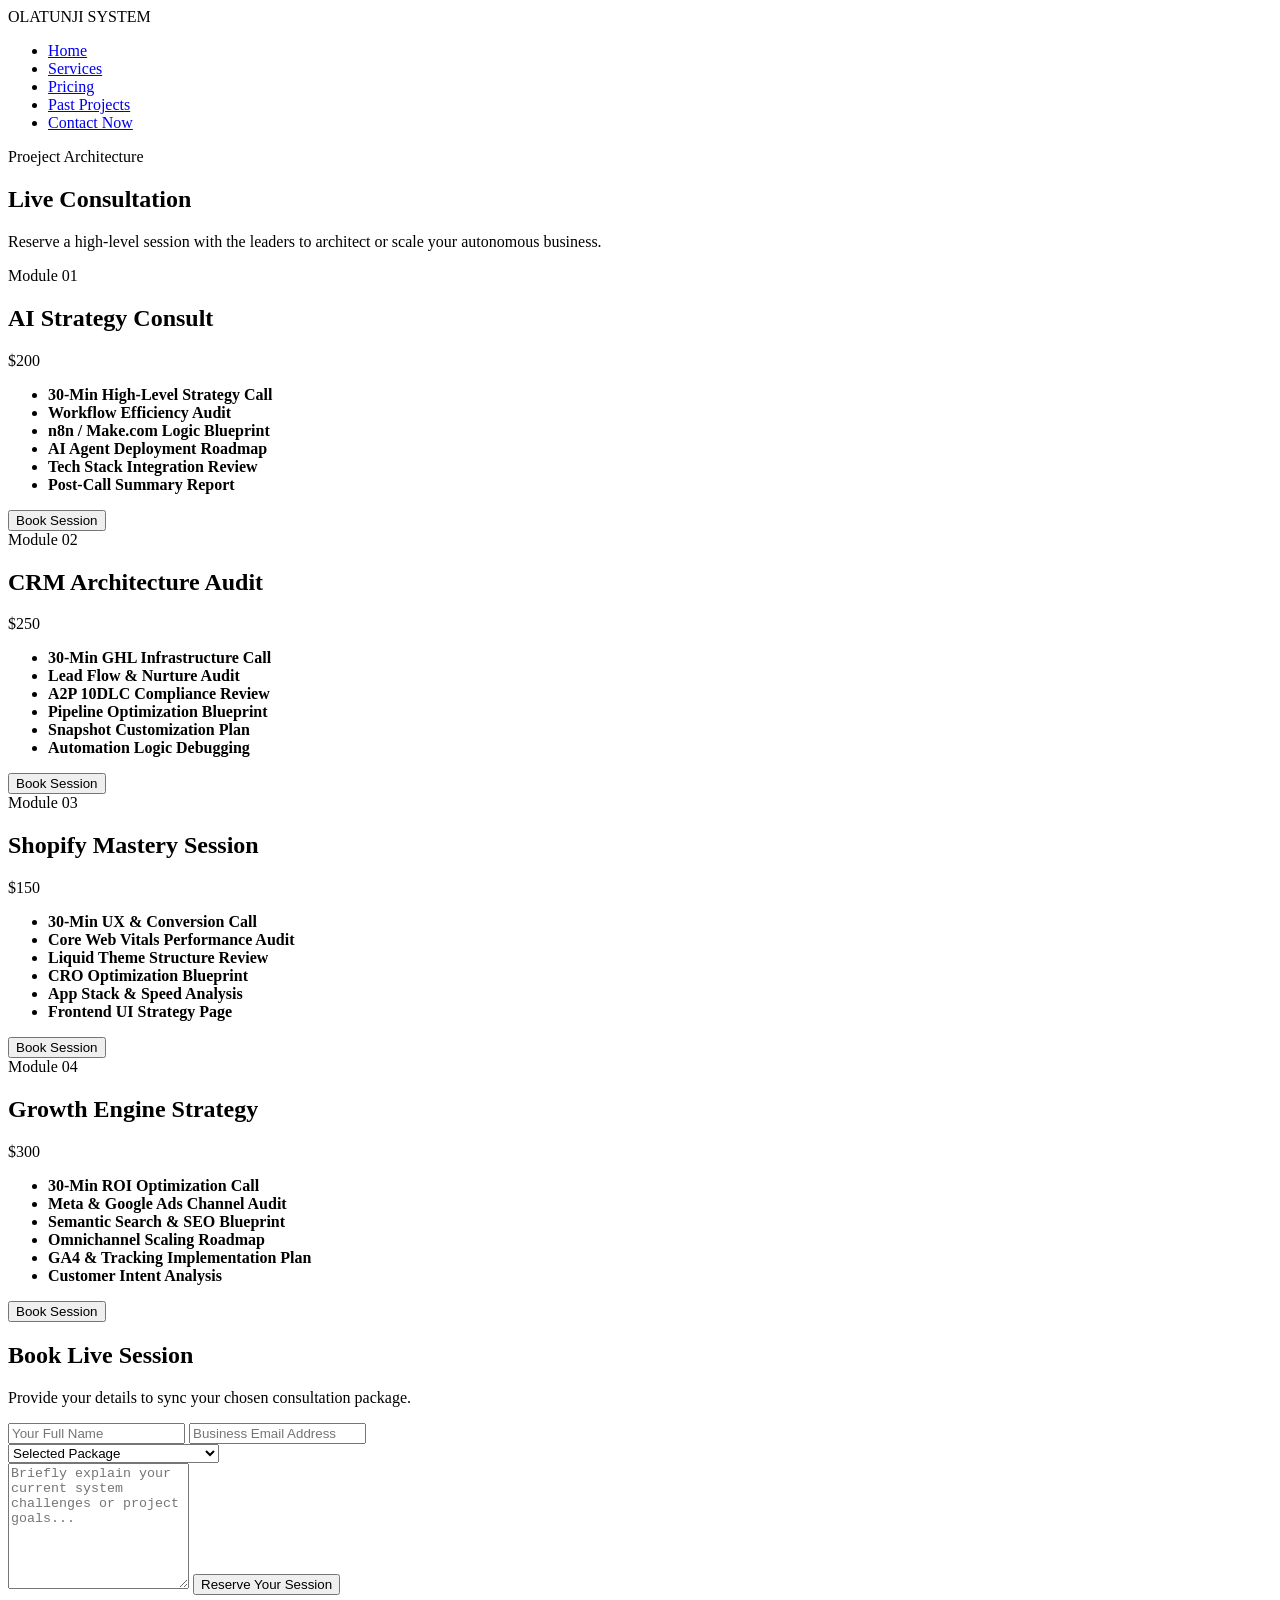
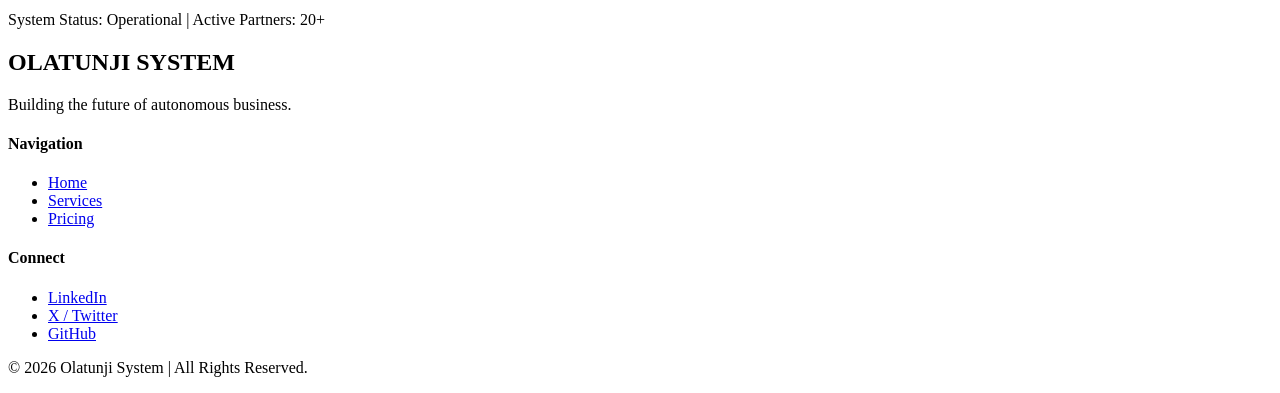
==== pricing/index.html @ af9519fb "Add pricing page with consultation details" ====
<!DOCTYPE html>
<html lang="en">
<head>
    <meta charset="UTF-8">
    <meta name="viewport" content="width=device-width, initial-scale=1.0">
    <title>Consultation | Olatunji System Solutions</title>
    <link href="https://fonts.googleapis.com/css2?family=Inter:wght@300;400;700;900&family=Orbitron:wght@700&display=swap" rel="stylesheet">
    <link rel="stylesheet" href="style.css"> 
    <link rel="stylesheet" href="pricing.css">
</head>
<body class="dark-theme">
    <div class="bg-glow glow-1"></div>
    <div class="bg-glow glow-2"></div>

    <header>
        <nav class="glass-nav">
            <div class="logo">OLATUNJI <span>SYSTEM</span></div>
            <ul class="nav-links">
                <li><a href="index.html">Home</a></li>
                <li><a href="services.html">Services</a></li>
                <li><a href="pricing.html" class="active">Pricing</a></li>
                <li><a href="projects.html">Past Projects</a></li>
                <li><a href="contact.html" class="btn-blue">Contact Now</a></li>
            </ul>
        </nav>
    </header>

    <section class="pricing-hero">
        <div class="container">
            <span class="hero-tag fade-in">Proeject Architecture</span>
            <h1 class="reveal-text">Live <span>Consultation</span></h1>
            <p class="fade-in-delayed">Reserve a high-level session with the leaders to architect or scale your autonomous business.</p>
        </div>
    </section>

    <section class="pricing-grid-section">
        <div class="container">
            <div class="pricing-layout">
                
                <div class="pricing-card reveal-on-scroll">
                    <div class="card-inner-padding">
                        <span class="tier-tag">Module 01</span>
                        <h2>AI Strategy <span>Consult</span></h2>
                        <div class="price-box">
                            <span class="currency">$</span><span class="amount">200</span>
                        </div>
                        <ul class="feature-list">
                            <li><b>30-Min High-Level Strategy Call</b></li>
                            <li><b>Workflow Efficiency Audit</b></li>
                            <li><b>n8n / Make.com Logic Blueprint</b></li>
                            <li><b>AI Agent Deployment Roadmap</b></li>
                            <li><b>Tech Stack Integration Review</b></li>
                            <li><b>Post-Call Summary Report</b></li>
                        </ul>
                        <button class="select-plan btn-primary-3d" data-package="AI Strategy Consult - $200">Book Session</button>
                    </div>
                </div>

                <div class="pricing-card reveal-on-scroll">
                    <div class="card-inner-padding">
                        <span class="tier-tag">Module 02</span>
                        <h2>CRM Architecture <span>Audit</span></h2>
                        <div class="price-box">
                            <span class="currency">$</span><span class="amount">250</span>
                        </div>
                        <ul class="feature-list">
                            <li><b>30-Min GHL Infrastructure Call</b></li>
                            <li><b>Lead Flow & Nurture Audit</b></li>
                            <li><b>A2P 10DLC Compliance Review</b></li>
                            <li><b>Pipeline Optimization Blueprint</b></li>
                            <li><b>Snapshot Customization Plan</b></li>
                            <li><b>Automation Logic Debugging</b></li>
                        </ul>
                        <button class="select-plan btn-primary-3d" data-package="CRM Architecture Audit - $250">Book Session</button>
                    </div>
                </div>

                <div class="pricing-card reveal-on-scroll">
                    <div class="card-inner-padding">
                        <span class="tier-tag">Module 03</span>
                        <h2>Shopify Mastery <span>Session</span></h2>
                        <div class="price-box">
                            <span class="currency">$</span><span class="amount">150</span>
                        </div>
                        <ul class="feature-list">
                            <li><b>30-Min UX & Conversion Call</b></li>
                            <li><b>Core Web Vitals Performance Audit</b></li>
                            <li><b>Liquid Theme Structure Review</b></li>
                            <li><b>CRO Optimization Blueprint</b></li>
                            <li><b>App Stack & Speed Analysis</b></li>
                            <li><b>Frontend UI Strategy Page</b></li>
                        </ul>
                        <button class="select-plan btn-primary-3d" data-package="Shopify Mastery Session - $150">Book Session</button>
                    </div>
                </div>

                <div class="pricing-card reveal-on-scroll">
                    <div class="card-inner-padding">
                        <span class="tier-tag">Module 04</span>
                        <h2>Growth Engine <span>Strategy</span></h2>
                        <div class="price-box">
                            <span class="currency">$</span><span class="amount">300</span>
                        </div>
                        <ul class="feature-list">
                            <li><b>30-Min ROI Optimization Call</b></li>
                            <li><b>Meta & Google Ads Channel Audit</b></li>
                            <li><b>Semantic Search & SEO Blueprint</b></li>
                            <li><b>Omnichannel Scaling Roadmap</b></li>
                            <li><b>GA4 & Tracking Implementation Plan</b></li>
                            <li><b>Customer Intent Analysis</b></li>
                        </ul>
                        <button class="select-plan btn-primary-3d" data-package="Growth Engine Strategy - $300">Book Session</button>
                    </div>
                </div>

            </div>
        </div>
    </section>

    <section id="contact-anchor" class="enrollment-section">
        <div class="container">
            <div class="form-card reveal-on-scroll">
                <div class="form-header">
                    <h2>Book <span>Live Session</span></h2>
                    <p>Provide your details to sync your chosen consultation package.</p>
                </div>
                    <form action="https://formspree.io/f/xwvrvwrw" method="POST" id="consult-form">
                    <div class="form-row">
                        <input type="text" name="full-name" placeholder="Your Full Name" required>
                        <input type="email" name="email" placeholder="Business Email Address" required>
                    </div>
                    <div class="form-group">
                        <select id="package-selector" name="package" required>
                            <option value="" disabled selected>Selected Package</option>
                            <option value="AI Strategy Consult - $200">AI Strategy Consult - $200</option>
                            <option value="CRM Architecture Audit - $250">CRM Architecture Audit - $250</option>
                            <option value="Shopify Mastery Session - $150">Shopify Mastery Session - $150</option>
                            <option value="Growth Engine Strategy - $300">Growth Engine Strategy - $300</option>
                        </select>
                    </div>
                    <textarea name="challenges" placeholder="Briefly explain your current system challenges or project goals..." rows="8"></textarea>
    
                    <button type="submit" class="btn-primary-3d" id="submit-btn">Reserve Your Session</button>
                 </form>
            </div>
        </div>
    </section>

   <div class="system-status-bar">
    <div class="status-dot"></div>
    <p>System Status: <span class="status-text">Operational</span> | Active Partners: <span class="partner-count">20+</span></p>
   </div>

  <footer>
    <div class="footer-content">
        <div class="footer-logo">
            <h2>OLATUNJI <span>SYSTEM</span></h2>
            <p>Building the future of autonomous business.</p>
        </div>
        <div class="footer-links">
            <h4>Navigation</h4>
            <ul>
                <li><a href="index.html">Home</a></li>
                <li><a href="services.html">Services</a></li>
                <li><a href="pricing.html">Pricing</a></li>
            </ul>
        </div>
        <div class="footer-links">
            <h4>Connect</h4>
            <ul>
                <li><a href="#">LinkedIn</a></li>
                <li><a href="https://x.com/BuiltByOlatunji">X / Twitter</a></li>
                <li><a href="https://github.com/Oluwaseun-dot">GitHub</a></li>
            </ul>
        </div>
    </div>
    <div class="footer-bottom">
        <p>&copy; 2026 Olatunji System | All Rights Reserved.</p>
    </div>
  </footer>

    <script src="pricing.js"></script>
</body>
</html>
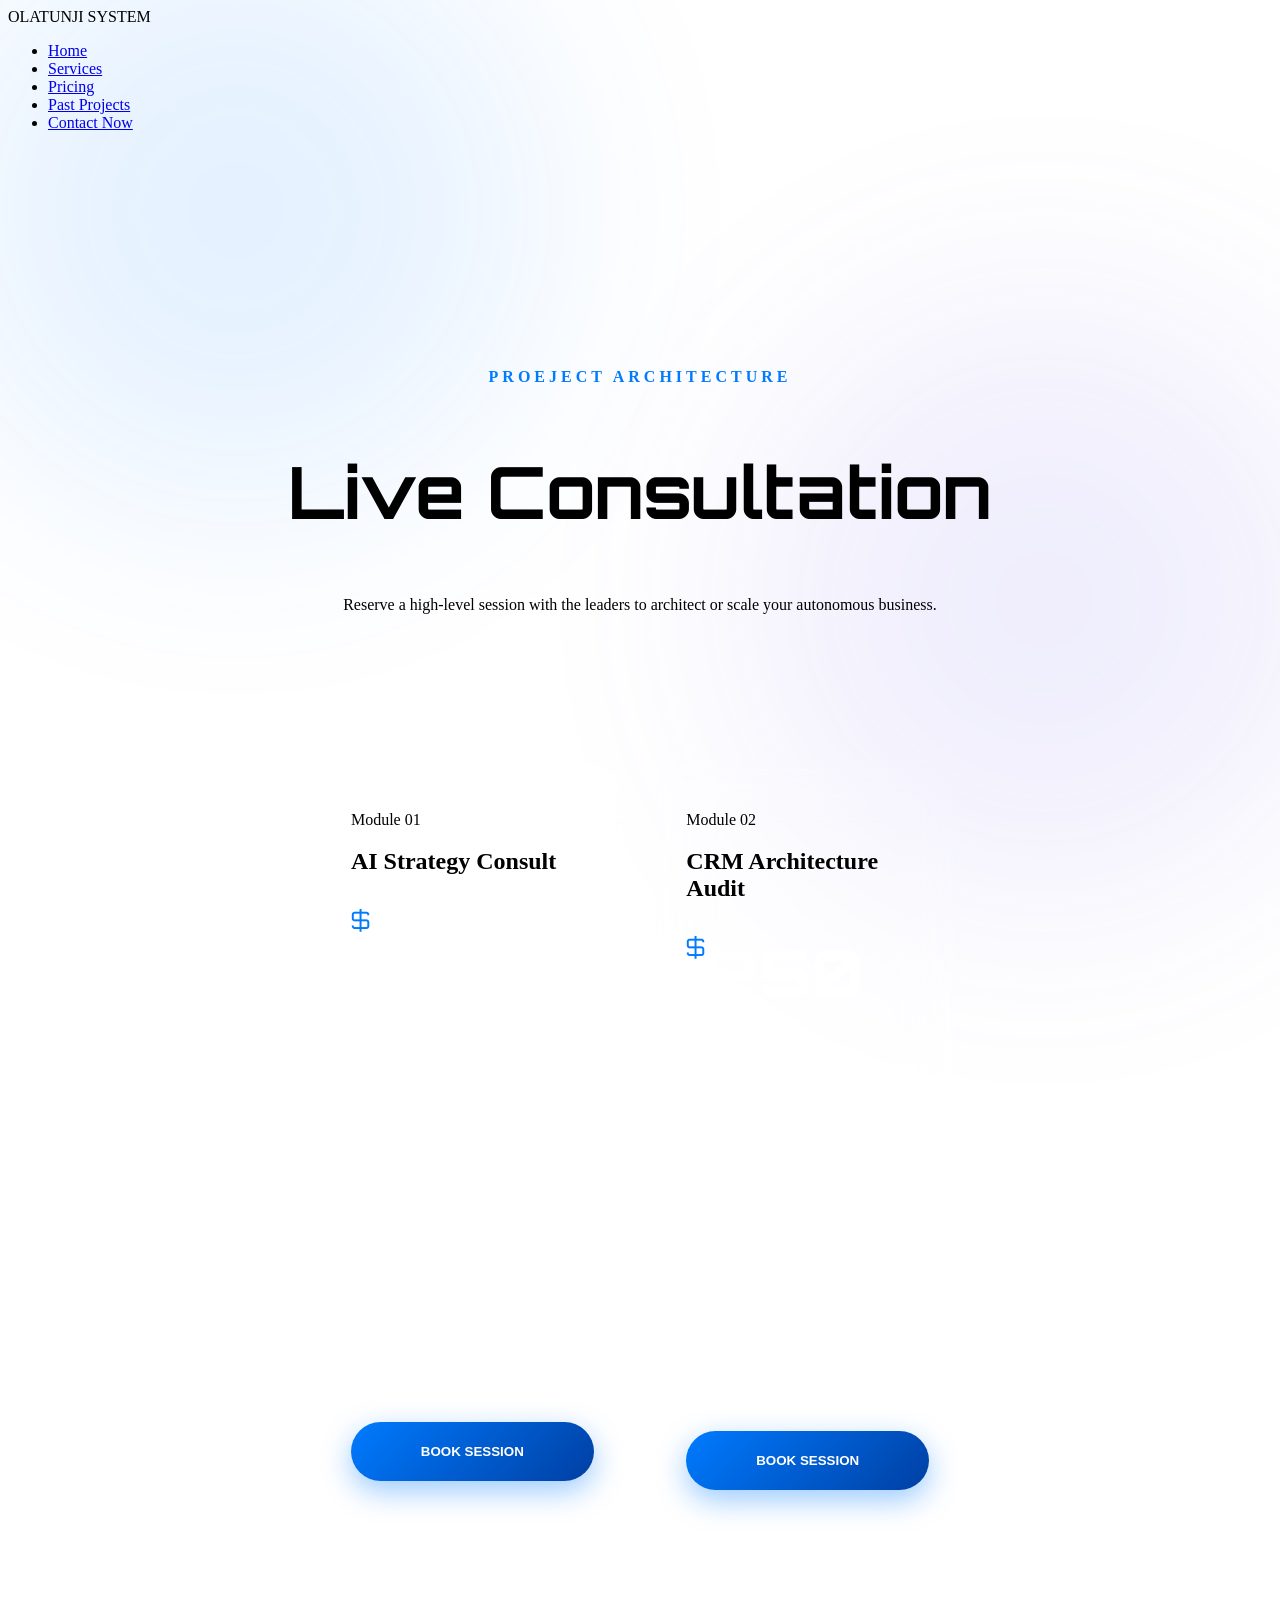
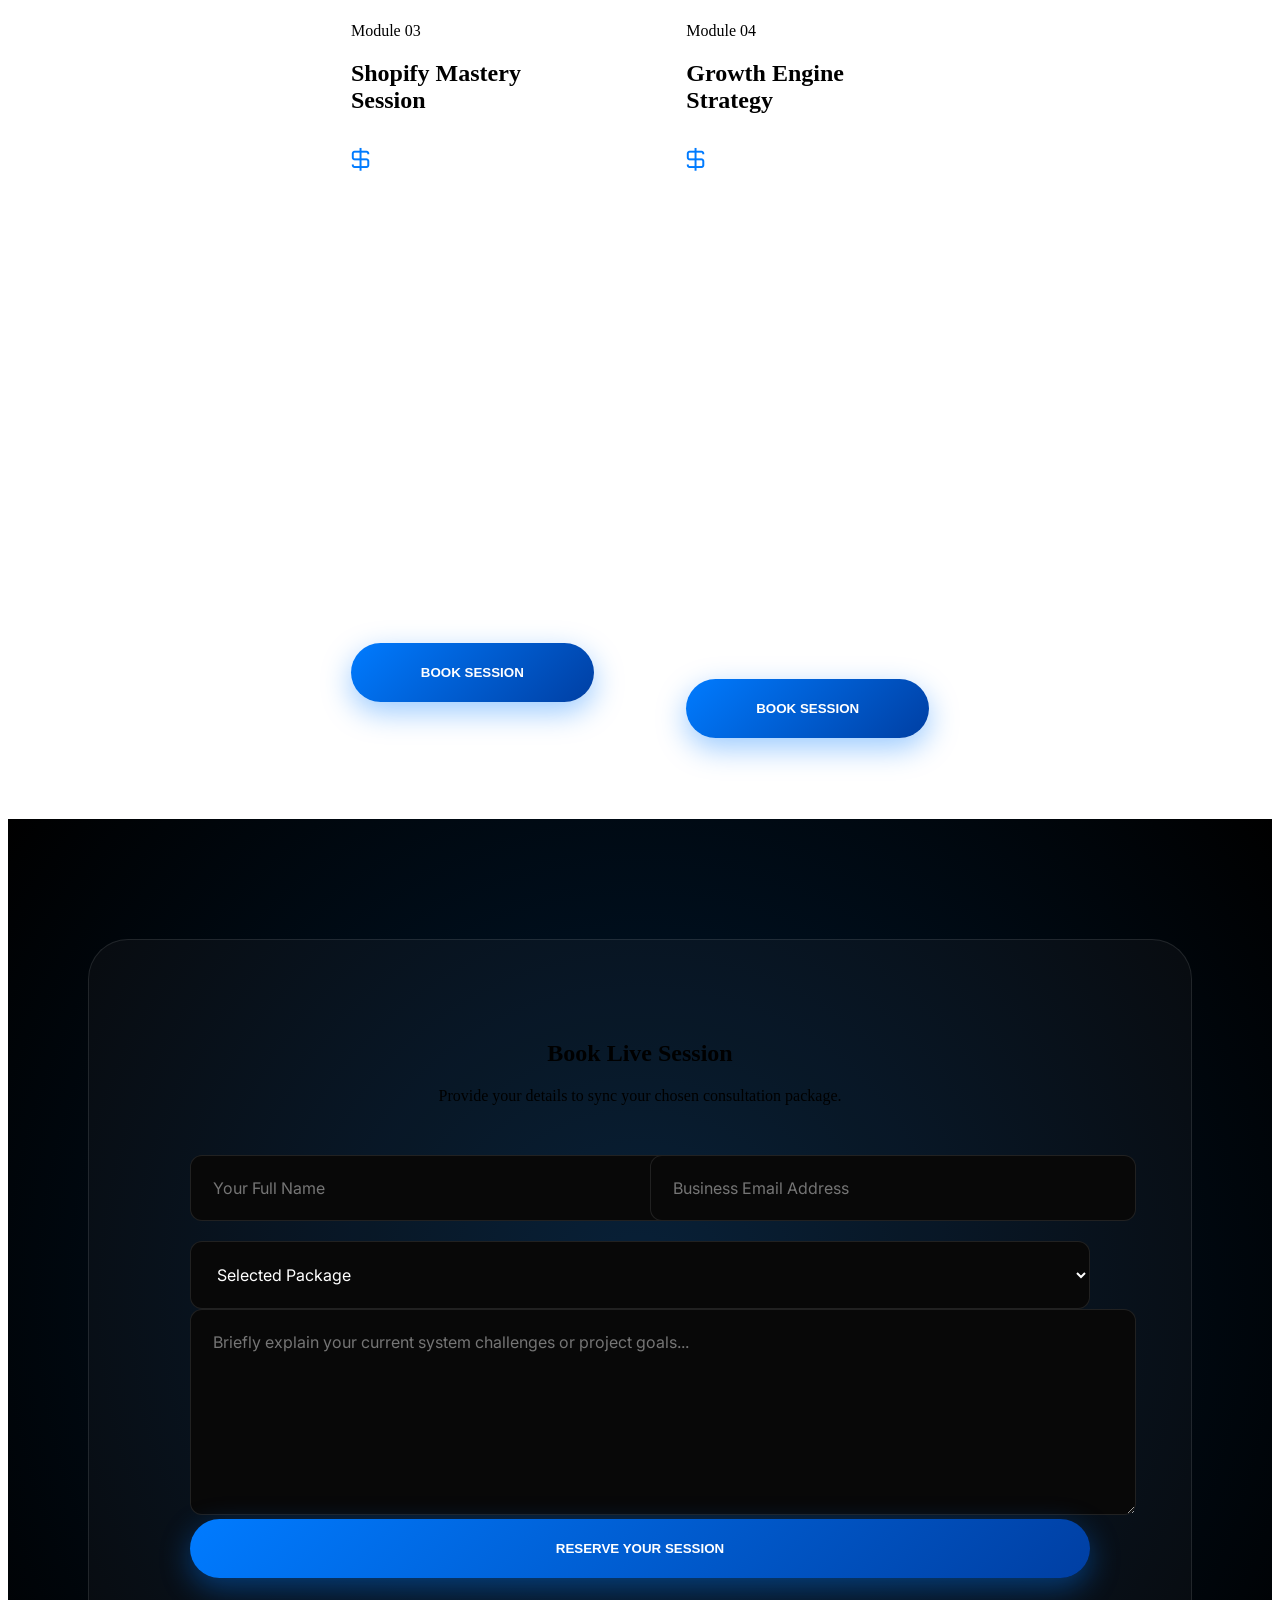
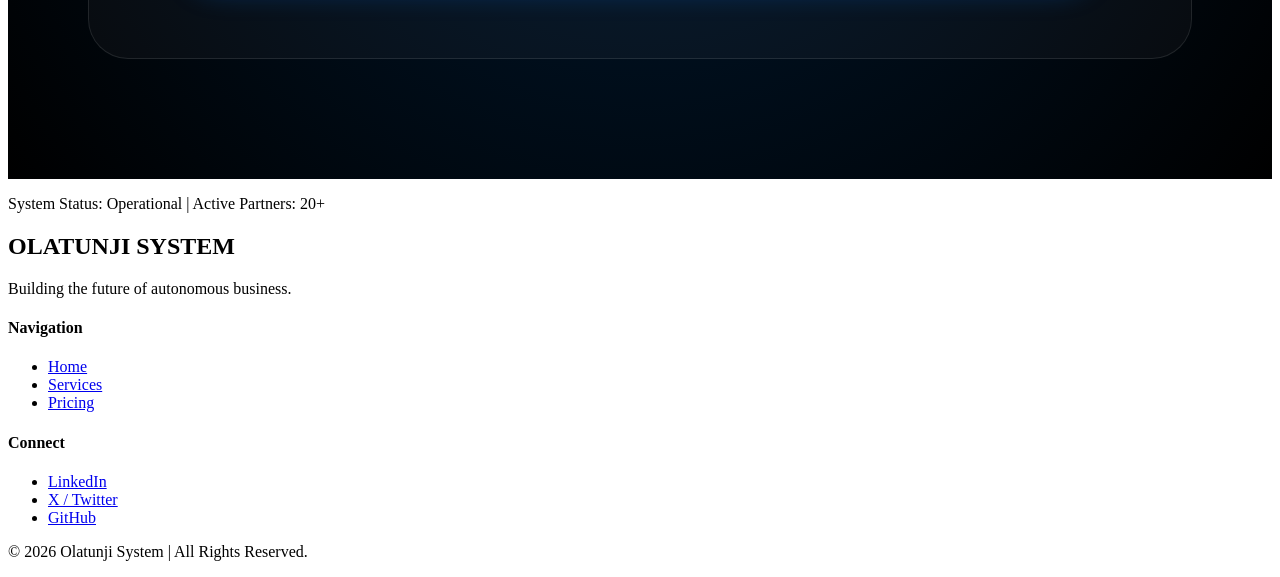
==== commit 5926e06b: "Update stylesheet and script links to absolute paths" ====
--- a/pricing/index.html
+++ b/pricing/index.html
@@ -6,7 +6,7 @@
     <title>Consultation | Olatunji System Solutions</title>
     <link href="https://fonts.googleapis.com/css2?family=Inter:wght@300;400;700;900&family=Orbitron:wght@700&display=swap" rel="stylesheet">
     <link rel="stylesheet" href="style.css"> 
-    <link rel="stylesheet" href="pricing.css">
+    <link rel="stylesheet" href="/pricing.css">
 </head>
 <body class="dark-theme">
     <div class="bg-glow glow-1"></div>
@@ -179,6 +179,6 @@
     </div>
   </footer>
 
-    <script src="pricing.js"></script>
+    <script src="/pricing.js"></script>
 </body>
 </html>
--- a/pricing.css
+++ b/pricing.css
@@ -0,0 +1,124 @@
+:root { --blue: #007BFF; --glass: rgba(255, 255, 255, 0.03); }
+
+/* 3D Visual Effects */
+.bg-glow { position: fixed; width: 600px; height: 600px; border-radius: 50%; filter: blur(120px); z-index: -1; opacity: 0.1; }
+.glow-1 { top: -10%; left: -5%; background: var(--blue); }
+.glow-2 { bottom: 0; right: -5%; background: #6c5ce7; }
+
+/* Isolated Hero Style */
+.pricing-hero { padding: 220px 0 100px; text-align: center; }
+.hero-tag { color: var(--blue); text-transform: uppercase; letter-spacing: 4px; font-weight: 700; display: block; margin-bottom: 20px; }
+.pricing-hero h1 { font-family: 'Orbitron'; font-size: 4.5rem; }
+
+/* Apple-Style Cardbox */
+.pricing-layout { display: grid; grid-template-columns: repeat(2, 1fr); gap: 40px; margin-bottom: 120px; }
+
+.pricing-card {
+    background: var(--glass);
+    border: 1px solid rgba(255,255,255,0.08);
+    border-radius: 40px;
+    backdrop-filter: blur(25px);
+    transition: all 0.6s cubic-bezier(0.16, 1, 0.3, 1);
+}
+
+.pricing-card:hover { transform: translateY(-10px) scale(1.02); border-color: var(--blue); }
+
+.card-inner-padding { padding: 60px 8%; }
+
+.price-box { margin: 30px 0; font-family: 'Orbitron'; }
+.currency { font-size: 1.5rem; color: var(--blue); vertical-align: top; }
+.amount { font-size: 4rem; font-weight: 900; color: #fff; }
+
+.feature-list { list-style: none; margin-bottom: 40px; }
+.feature-list li { padding: 15px 0; border-bottom: 1px solid rgba(255,255,255,0.05); color: #ccc; }
+.feature-list b { color: #fff; }
+
+/* Enrollment Form Section */
+.enrollment-section { padding: 120px 0; background: radial-gradient(circle at center, #001a33 0%, #000 100%); }
+.form-card { background: var(--glass); padding: 80px 8%; border-radius: 40px; max-width: 900px; margin: 0 auto; border: 1px solid rgba(255,255,255,0.1); }
+.form-header { text-align: center; margin-bottom: 50px; }
+
+.form-row { display: grid; grid-template-columns: 1fr 1fr; gap: 20px; margin-bottom: 20px; }
+input, select, textarea {
+    width: 100%; background: #080808; border: 1px solid rgba(255,255,255,0.1); 
+    padding: 22px; border-radius: 12px; color: #fff; font-family: 'Inter'; font-size: 1rem;
+}
+
+/* 3D Call To Action */
+.btn-primary-3d {
+    width: 100%; background: linear-gradient(135deg, var(--blue), #003fa3);
+    color: #fff; padding: 22px; border-radius: 50px; border: none; font-weight: 900; 
+    text-transform: uppercase; cursor: pointer; transition: 0.4s;
+    box-shadow: 0 10px 30px rgba(0, 123, 255, 0.4);
+}
+.btn-primary-3d:hover { box-shadow: 0 15px 40px rgba(0, 123, 255, 0.6); transform: scale(1.02); }
+
+/* Animation Classes */
+.reveal-on-scroll { opacity: 0; transform: translateY(40px); }
+.reveal-on-scroll.active { opacity: 1; transform: translateY(0); transition: 0.8s ease-out; }
+
+@media (max-width: 768px) {
+    .price-box {
+        margin: 20px 0;
+    }
+    .amount {
+        font-size: 3.5rem !important;
+    }
+}
+
+/* 1. Grid Section Padding & Size Control */
+.pricing-grid-section {
+    padding: 30px 10%; /* Adds 10% padding to both sides of the section */
+    display: flex;
+    justify-content: center; /* Centers the grid if it's smaller than the screen */
+}
+
+/* 2. Refined Pricing Layout */
+.pricing-layout {
+    display: grid;
+    grid-template-columns: repeat(2, 1fr);
+    gap: 30px;
+    max-width: 1000px; /* Limits the total width so cards stay small and professional */
+    margin: 0 auto; /* Centers the card box group */
+}
+
+/* 3. Cardbox Size & Fit */
+.pricing-card {
+    background: var(--glass);
+    border: 1px solid rgba(255, 255, 255, 0.08);
+    border-radius: 35px; /* Slightly tighter radius for a "small/good fit" look */
+    backdrop-filter: blur(25px);
+    transition: all 0.5s cubic-bezier(0.16, 1, 0.3, 1);
+    height: fit-content; /* Card only grows as long as the text inside */
+}
+
+/* 4. Internal Spacing for "Small but Good Fit" Feel */
+.card-inner-padding {
+    padding: 50px 10%; /* Deep internal padding makes the content look premium */
+}
+
+/* 5. Mobile Responsiveness for the new width */
+@media (max-width: 992px) {
+    .pricing-grid-section {
+        padding: 40px 5%; /* Reduces section padding for tablets */
+    }
+    
+    .pricing-layout {
+        grid-template-columns: 1fr; /* Stacks cards on mobile */
+        max-width: 450px; /* Keeps the card from being too wide on mobile */
+    }
+
+}
+
+/* Add this to your global CSS file */
+.reserve-success {
+    background: #1dbf73 !important; /* Fiverr Green / Success Green */
+    box-shadow: 0 0 20px rgba(29, 191, 115, 0.5) !important;
+    border-color: #1dbf73 !important;
+}
+
+.reserve-sending {
+    background: var(--blue) !important;
+    opacity: 0.7;
+    cursor: not-allowed;
+}
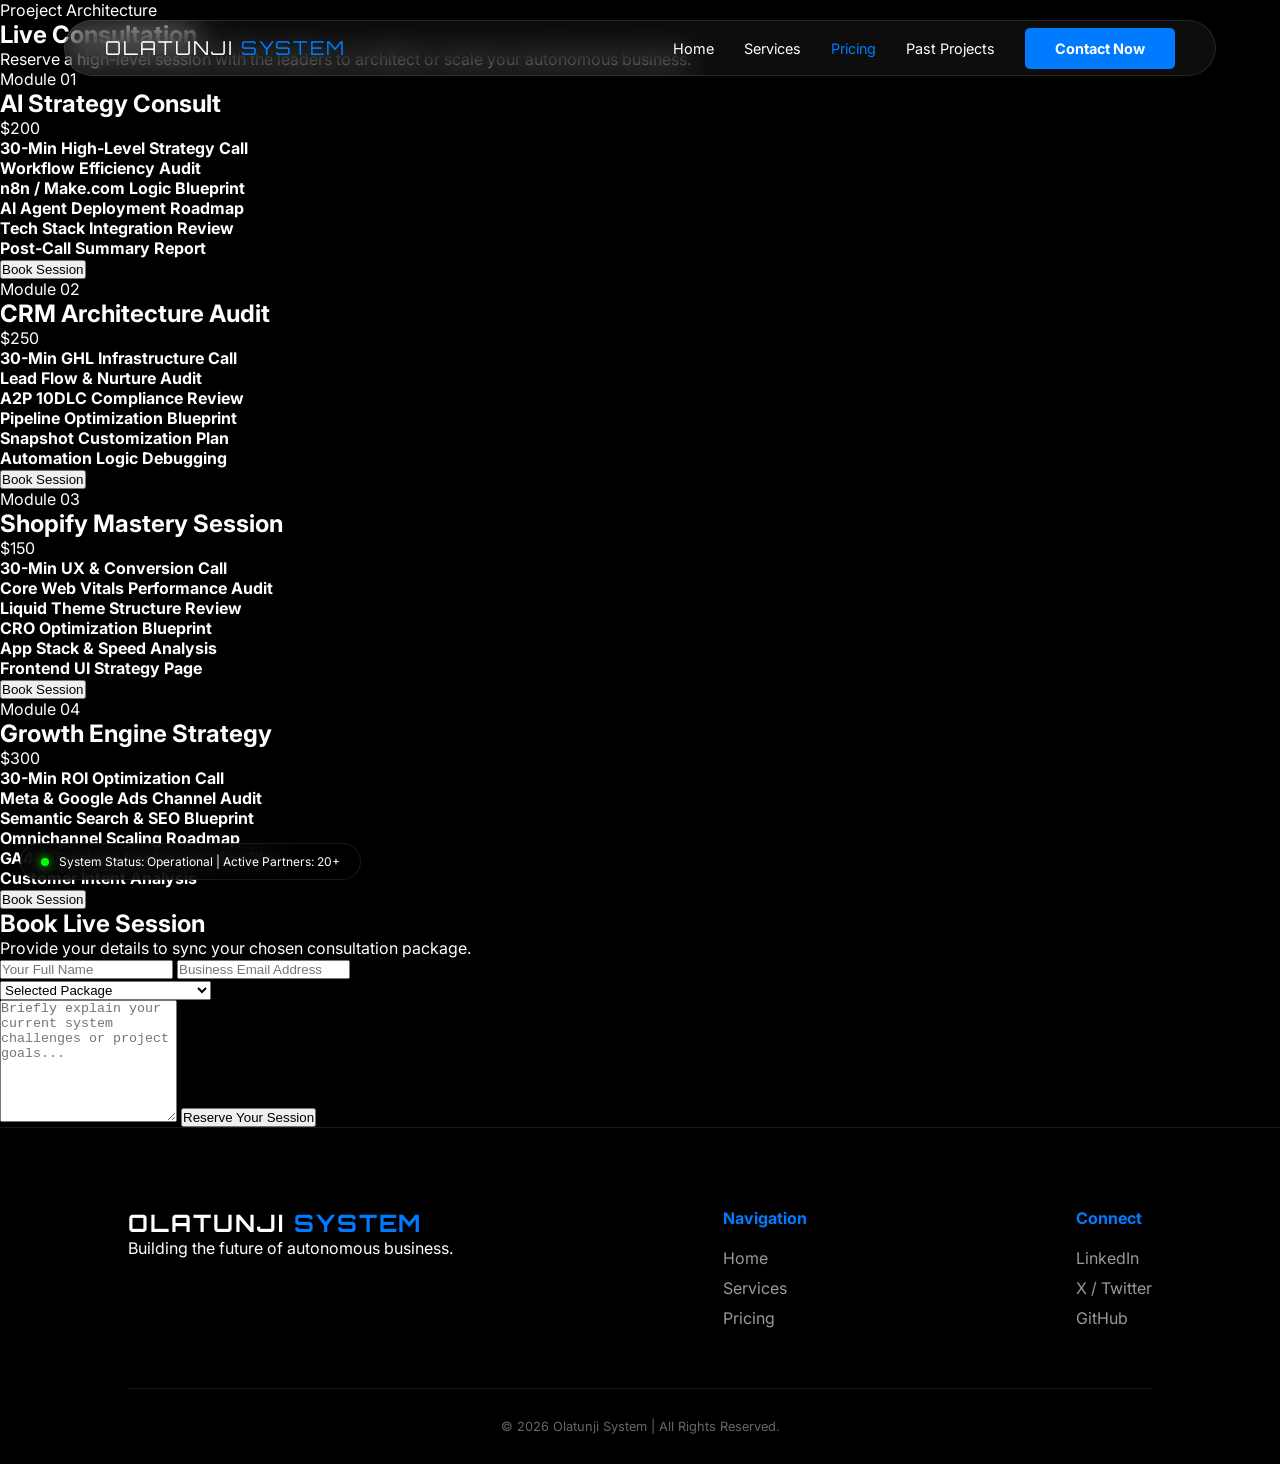
==== commit f0d8bd49: "Swap stylesheet links for pricing page" ====
--- a/pricing/index.html
+++ b/pricing/index.html
@@ -5,8 +5,8 @@
     <meta name="viewport" content="width=device-width, initial-scale=1.0">
     <title>Consultation | Olatunji System Solutions</title>
     <link href="https://fonts.googleapis.com/css2?family=Inter:wght@300;400;700;900&family=Orbitron:wght@700&display=swap" rel="stylesheet">
-    <link rel="stylesheet" href="style.css"> 
-    <link rel="stylesheet" href="/pricing.css">
+    <link rel="stylesheet" href="/style.css"> 
+    <link rel="stylesheet" href="pricing.css">
 </head>
 <body class="dark-theme">
     <div class="bg-glow glow-1"></div>
--- a/style.css
+++ b/style.css
@@ -0,0 +1,1163 @@
+:root {
+    --black: #000000;
+    --blue: #007BFF;
+    --white: #FFFFFF;
+    --glass: rgba(255, 255, 255, 0.05);
+    --border: rgba(255, 255, 255, 0.1);
+}
+
+* {
+    margin: 0;
+    padding: 0;
+    box-sizing: border-box;
+}
+
+body {
+    background-color: var(--black);
+    color: var(--white);
+    font-family: 'Inter', sans-serif;
+    overflow-x: hidden;
+}
+
+/* --- Global Mobile & Tablet Protocol --- */
+
+@media (max-width: 992px) {
+    /* 1. Fluid Typography: Clamp prevents text overflow on small screens */
+    h1 { font-size: clamp(2.2rem, 8vw, 4rem) !important; line-height: 1.1; }
+    h2 { font-size: clamp(1.8rem, 6vw, 2.5rem) !important; }
+    p { font-size: 1rem !important; opacity: 0.8; }
+
+    /* 2. Navigation: Switch to a mobile-friendly layout */
+    .glass-nav {
+        padding: 15px 5%;
+        justify-content: space-between;
+    }
+    .nav-links { display: none; } /* Recommended: Replace with a burger menu icon */
+
+    /* 3. Hero Sections: Center everything for thumb-scrolling */
+    .services-hero, .pricing-hero {
+        padding: 140px 5% 60px !important;
+        text-align: center;
+    }
+
+    /* 4. Unified Cards: Vertical Stacking with 5% Screen Margin */
+    .unified-service-card, .pricing-card, .form-card {
+        margin: 0 5% 40px 5% !important;
+        border-radius: 30px !important;
+    }
+
+    /* 5. Internal Padding: 8% on desktop becomes 6% on mobile to save space */
+    .card-inner-padding {
+        padding: 40px 6% !important;
+    }
+
+    /* 6. Grid Fixes: Force all 2-column grids into 1-column */
+    .master-header, .mini-grid, .pricing-layout, .form-row {
+        display: flex !important;
+        flex-direction: column !important;
+        gap: 25px !important;
+    }
+
+    /* 7. Image Scaling: Ensure images don't look squashed */
+    .master-image-box {
+        width: 100% !important;
+        height: 250px !important;
+    }
+
+    /* 8. Touch Targets: Make buttons easier to tap */
+    .btn-blue, .btn-primary-3d, .select-plan {
+        width: 100%;
+        padding: 20px !important;
+        font-size: 1.1rem;
+    }
+
+    /* 9. Form Inputs: Prevent iOS 'Auto-Zoom' on focus */
+    input, select, textarea {
+        font-size: 16px !important; /* Minimum for iOS to prevent zooming */
+        padding: 18px !important;
+    }
+}
+
+/* Glass Navigation */
+header {
+    position: fixed;
+    top: 0;
+    width: 100%;
+    z-index: 1000;
+    padding: 20px 5%;
+}
+
+.glass-nav {
+    background: var(--glass);
+    backdrop-filter: blur(15px);
+    border: 1px solid var(--border);
+    padding: 15px 40px;
+    border-radius: 50px;
+    display: flex;
+    justify-content: space-between;
+    align-items: center;
+}
+
+.logo {
+    font-family: 'Orbitron', sans-serif;
+    font-size: 1.2rem;
+    letter-spacing: 2px;
+}
+
+.logo span { color: var(--blue); }
+
+.nav-links {
+    display: flex;
+    list-style: none;
+    gap: 30px;
+}
+
+.nav-links a {
+    text-decoration: none;
+    color: var(--white);
+    font-size: 0.9rem;
+    transition: 0.3s;
+}
+
+.nav-links a:hover, .nav-links a.active {
+    color: var(--blue);
+}
+
+/* Hero Section */
+.hero {
+    height: 100vh;
+    display: flex;
+    align-items: center;
+    padding: 0 10%;
+    background: radial-gradient(circle at 80% 20%, rgba(0, 123, 255, 0.15), transparent);
+}
+
+.hero-content h1 {
+    font-size: 4rem;
+    font-weight: 900;
+    line-height: 1.1;
+    margin-bottom: 20px;
+}
+.hero-content p {
+    font-size: 1.1rem;
+    color: rgba(255, 255, 255, 0.7);
+    max-width: 600px; /* Prevents text from stretching too far */
+    line-height: 1.6;
+    margin-bottom: 30px; 
+}
+
+.highlight {
+    color: var(--blue);
+    text-shadow: 0 0 20px rgba(0, 123, 255, 0.5);
+}
+
+.btn-blue, .btn-main {
+    background: var(--blue);
+    color: white;
+    padding: 12px 30px;
+    border-radius: 5px;
+    text-decoration: none;
+    font-weight: bold;
+    transition: transform 0.3s;
+}
+
+.btn-main:hover {
+    transform: scale(1.05);
+    box-shadow: 0 0 20px var(--blue);
+}
+.hero-btns {
+    display: flex;
+    gap: 20px;
+    margin-top: 40px; /* Gives the text room to breathe */
+    align-items: center;
+}
+
+/* Primary "View Systems" Button */
+.btn-primary {
+    background: var(--blue);
+    color: var(--white);
+    padding: 16px 35px;
+    border-radius: 8px;
+    text-decoration: none;
+    font-weight: 700;
+    text-transform: uppercase;
+    letter-spacing: 1px;
+    font-size: 0.9rem;
+    transition: all 0.3s ease;
+    box-shadow: 0 0 15px rgba(0, 123, 255, 0.4);
+    border: 2px solid var(--blue);
+}
+
+.btn-primary:hover {
+    transform: translateY(-3px);
+    box-shadow: 0 0 25px rgba(0, 123, 255, 0.7);
+    background: #0062cc;
+}
+
+/* Secondary "Book Consultation" Button */
+.btn-secondary {
+    background: transparent;
+    color: var(--white);
+    padding: 16px 35px;
+    border-radius: 8px;
+    text-decoration: none;
+    font-weight: 700;
+    text-transform: uppercase;
+    letter-spacing: 1px;
+    font-size: 0.9rem;
+    border: 2px solid var(--border);
+    backdrop-filter: blur(5px);
+    transition: all 0.3s ease;
+}
+
+.btn-secondary:hover {
+    border-color: var(--white);
+    background: rgba(255, 255, 255, 0.1);
+    transform: translateY(-3px);
+}
+.skills-matrix {
+    padding: 60px 20%;
+    background: #000;
+}
+
+.section-title {
+    font-family: 'Orbitron', sans-serif;
+    font-size: 2.5rem;
+    margin-bottom: 10px;
+    text-align: center;
+}
+
+.section-title span { color: var(--blue); }
+
+.section-subtitle {
+    text-align: center;
+    color: rgba(255, 255, 255, 0.6);
+    margin-bottom: 60px;
+}
+
+.skills-container {
+    max-width: 800px;
+    margin: 0 auto;
+}
+
+.skill-item {
+    margin-bottom: 35px;
+}
+
+.skill-info {
+    display: flex;
+    justify-content: space-between;
+    margin-bottom: 10px;
+    font-weight: 700;
+    text-transform: uppercase;
+    font-size: 0.85rem;
+    letter-spacing: 1px;
+}
+
+.services-overview {
+    padding: 100px 10%;
+    background: #000;
+}
+
+.services-summary-grid {
+    display: grid;
+    grid-template-columns: repeat(auto-fit, minmax(300px, 1fr));
+    gap: 30px;
+    margin-bottom: 50px;
+}
+
+.service-summary-card {
+    background: rgba(255, 255, 255, 0.03);
+    border: 1px solid rgba(255, 255, 255, 0.1);
+    padding: 40px 30px;
+    border-radius: 20px;
+    transition: all 0.4s ease;
+    text-align: left; /* Aligns content professionally */
+}
+
+.service-summary-card:hover {
+    background: rgba(0, 123, 255, 0.05);
+    border-color: var(--blue);
+    transform: translateY(-10px);
+}
+
+.service-icon {
+    width: 50px;
+    height: 50px;
+    color: var(--blue);
+    margin-bottom: 25px;
+    filter: drop-shadow(0 0 10px rgba(0, 123, 255, 0.5));
+}
+
+.service-summary-card h3 {
+    font-family: 'Orbitron', sans-serif;
+    font-size: 1.2rem;
+    margin-bottom: 15px;
+    color: var(--white);
+}
+
+.service-summary-card p {
+    color: rgba(255, 255, 255, 0.6);
+    line-height: 1.6;
+    font-size: 0.95rem;
+}
+
+.explore-link {
+    display: inline-block;
+    color: var(--blue);
+    text-decoration: none;
+    font-weight: 700;
+    margin-top: 20px;
+    transition: 0.3s;
+}
+
+.explore-link:hover {
+    letter-spacing: 1px;
+}
+
+.center-btn { text-align: center; 
+}
+
+.progress-line {
+    height: 8px;
+    width: 100%;
+    background: rgba(255, 255, 255, 0.1);
+    border-radius: 10px;
+    position: relative;
+    overflow: hidden;
+}
+
+.progress-line span {
+    height: 100%;
+    background: var(--blue);
+    position: absolute;
+    left: 0;
+    top: 0;
+    border-radius: 10px;
+    /* This makes it look 3D and glowing */
+    transition: width 1.5s cubic-bezier(1, 0, 0, 1);
+}
+
+/* Pricing Grid */
+.pricing-grid {
+    display: grid;
+    grid-template-columns: repeat(auto-fit, minmax(220px, 1fr));
+    gap: 20px;
+    padding: 40px 0;
+}
+
+.price-card {
+    background: var(--glass);
+    border: 1px solid var(--border);
+    padding: 30px;
+    border-radius: 15px;
+    text-align: center;
+    transition: 0.4s;
+    position: relative;
+}
+
+.price-card.featured {
+    border-color: var(--blue);
+    transform: translateY(-10px);
+    box-shadow: 0 10px 30px rgba(0, 123, 255, 0.2);
+}
+
+.popular-tag {
+    background: var(--blue);
+    font-size: 0.7rem;
+    padding: 5px 10px;
+    border-radius: 20px;
+    position: absolute;
+    top: -12px;
+    left: 50%;
+    transform: translateX(-50%);
+}
+
+.price-card .tier { font-family: 'Orbitron', sans-serif; font-size: 1.2rem; margin-bottom: 10px; }
+.price-card .time { font-size: 2rem; font-weight: 900; color: var(--blue); margin-bottom: 20px; }
+
+.price-features { list-style: none; margin-bottom: 30px; text-align: left; }
+.price-features li { margin-bottom: 10px; font-size: 0.85rem; color: rgba(255, 255, 255, 0.7); }
+.price-features li::before { content: "✓ "; color: var(--blue); }
+
+/* System Status Bar */
+.system-status-bar {
+    position: fixed;
+    bottom: 20px;
+    left: 20px;
+    background: rgba(0, 0, 0, 0.8);
+    border: 1px solid var(--border);
+    padding: 10px 20px;
+    border-radius: 50px;
+    display: flex;
+    align-items: center;
+    gap: 10px;
+    font-size: 0.75rem;
+    z-index: 1000;
+    backdrop-filter: blur(10px);
+}
+
+.status-dot {
+    width: 8px;
+    height: 8px;
+    background: #00ff00;
+    border-radius: 50%;
+    box-shadow: 0 0 10px #00ff00;
+    animation: pulse 2s infinite;
+}
+
+@keyframes pulse {
+    0% { opacity: 1; }
+    50% { opacity: 0.4; }
+    100% { opacity: 1; }
+}
+
+.leadership {
+    padding: 100px 5%;
+    background: linear-gradient(to bottom, #000, #050505);
+}
+
+.leader-grid {
+    display: flex;
+    flex-direction: column;
+    align-items: center;
+    gap: 50px;
+}
+
+/* CEO Card highlighting */
+.ceo-card {
+    width: 320px;
+    border: 2px solid var(--blue) !important;
+    box-shadow: 0 0 30px rgba(0, 123, 255, 0.2);
+}
+
+.sub-leaders {
+    display: grid;
+    grid-template-columns: repeat(auto-fit, minmax(220px, 1fr));
+    gap: 30px;
+    width: 100%;
+}
+
+.leader-card {
+    background: var(--glass);
+    border: 1px solid var(--border);
+    border-radius: 15px;
+    padding: 20px;
+    text-align: center;
+    transition: all 0.4s cubic-bezier(0.175, 0.885, 0.32, 1.275);
+    backdrop-filter: blur(10px);
+}
+
+.leader-card:hover {
+    transform: translateY(-15px) scale(1.03);
+    border-color: var(--blue);
+    box-shadow: 0 10px 30px rgba(0, 0, 0, 0.5);
+}
+
+.leader-img-container {
+    width: 100%;
+    aspect-ratio: 1/1;
+    background: #111; /* Placeholder color before you add images */
+    border-radius: 10px;
+    margin-bottom: 20px;
+    overflow: hidden;
+}
+
+.leader-img-container img {
+    width: 100%;
+    height: 100%;
+    object-fit: cover;
+}
+
+.leader-info h3 {
+    font-size: 1.2rem;
+    margin-bottom: 5px;
+}
+
+.role {
+    color: var(--blue);
+    font-size: 0.8rem;
+    text-transform: uppercase;
+    font-weight: 700;
+    letter-spacing: 1px;
+}
+
+/* Trust Bar Styles */
+.trust-bar {
+    text-align: center;
+    margin-bottom: 80px;
+    padding-bottom: 40px;
+    border-bottom: 1px solid var(--border);
+}
+
+.trust-bar p {
+    color: var(--blue);
+    font-weight: 700;
+    text-transform: uppercase;
+    letter-spacing: 2px;
+    font-size: 0.8rem;
+    margin-bottom: 30px;
+}
+
+.logo-marquee {
+    overflow: hidden;
+    white-space: nowrap;
+    position: relative;
+}
+
+.marquee-content {
+    display: inline-block;
+    animation: scroll 20s linear infinite;
+}
+
+.partner-logo {
+    font-family: 'Orbitron', sans-serif;
+    font-size: 1.5rem;
+    color: rgba(255, 255, 255, 0.2);
+    margin: 0 40px;
+}
+
+@keyframes scroll {
+    from { transform: translateX(0); }
+    to { transform: translateX(-50%); }
+}
+
+/* Testimonial Cards */
+.testimonial-grid {
+    display: grid;
+    grid-template-columns: repeat(auto-fit, minmax(300px, 1fr));
+    gap: 30px;
+}
+
+.testi-card {
+    background: var(--glass);
+    border: 1px solid var(--border);
+    padding: 40px;
+    border-radius: 20px;
+    position: relative;
+    transition: 0.3s;
+}
+
+.testi-card:hover {
+    background: rgba(0, 123, 255, 0.05);
+    border-color: var(--blue);
+}
+
+.quote-icon {
+    font-size: 4rem;
+    color: var(--blue);
+    position: absolute;
+    top: 10px;
+    right: 20px;
+    opacity: 0.3;
+}
+
+.testi-card p {
+    font-style: italic;
+    line-height: 1.7;
+    margin-bottom: 20px;
+    position: relative;
+    z-index: 1;
+}
+
+.client-meta strong {
+    color: var(--blue);
+    display: block;
+    font-size: 0.9rem;
+}
+
+.fiverr-integration {
+    padding: 100px 10%;
+    background: radial-gradient(circle at center, #0a0a0a 0%, #000 100%);
+}
+
+.fiverr-card-container {
+    display: flex;
+    justify-content: center;
+    margin-top: 50px;
+}
+
+.fiverr-glass-card {
+    width: 100%;
+    max-width: 500px;
+    background: rgba(255, 255, 255, 0.02);
+    border: 1px solid rgba(255, 255, 255, 0.1);
+    backdrop-filter: blur(20px);
+    border-radius: 30px;
+    padding: 40px;
+    transition: all 0.5s cubic-bezier(0.19, 1, 0.22, 1);
+    box-shadow: 0 20px 50px rgba(0, 0, 0, 0.5);
+}
+
+.fiverr-glass-card:hover {
+    transform: scale(1.02);
+    border-color: #1dbf73; /* Fiverr Green subtle glow */
+    box-shadow: 0 30px 60px rgba(29, 191, 115, 0.1);
+}
+
+.fiverr-header {
+    display: flex;
+    justify-content: space-between;
+    align-items: center;
+    margin-bottom: 30px;
+}
+
+.fiverr-badge {
+    background: #1dbf73;
+    color: #fff;
+    font-size: 0.7rem;
+    font-weight: 800;
+    padding: 5px 15px;
+    border-radius: 50px;
+    letter-spacing: 1px;
+}
+
+.fiverr-mini-logo { height: 20px; opacity: 0.8; }
+
+.fiverr-profile-preview {
+    display: flex;
+    align-items: center;
+    gap: 20px;
+    margin-bottom: 30px;
+}
+
+.profile-avatar {
+    width: 80px;
+    height: 80px;
+    border-radius: 50%;
+    overflow: hidden;
+    border: 2px solid var(--blue);
+}
+
+.profile-avatar img { width: 100%; height: 100%; object-fit: cover; }
+
+.profile-meta h3 { font-size: 1.4rem; color: #fff; margin-bottom: 5px; }
+
+.profile-meta p { font-size: 0.9rem; color: rgba(255, 255, 255, 0.6); }
+
+.rating-stars { color: #ffb33e; margin-top: 5px; font-size: 0.9rem; }
+
+.fiverr-stats {
+    display: grid;
+    grid-template-columns: 1fr 1fr;
+    gap: 20px;
+    border-top: 1px solid rgba(255, 255, 255, 0.1);
+    padding-top: 25px;
+    margin-bottom: 30px;
+}
+
+.stat span { display: block; font-size: 0.75rem; color: rgba(255, 255, 255, 0.5); text-transform: uppercase; }
+
+.stat strong { font-size: 1.2rem; color: #fff; }
+
+.fiverr-cta {
+    display: flex;
+    justify-content: center;
+    align-items: center;
+    gap: 10px;
+    background: #fff;
+    color: #000;
+    text-decoration: none;
+    padding: 18px;
+    border-radius: 15px;
+    font-weight: 700;
+    transition: 0.3s;
+}
+
+.fiverr-cta:hover { background: #1dbf73; color: #fff; }
+
+.arrow-icon { width: 18px; height: 18px; }
+
+/* Bento Grid Layout */
+.bento-grid {
+    display: grid;
+    grid-template-columns: repeat(3, 1fr);
+    grid-auto-rows: 250px;
+    gap: 20px;
+    margin-bottom: 50px;
+}
+
+.bento-item {
+    position: relative;
+    background: var(--glass);
+    border: 1px solid var(--border);
+    border-radius: 20px;
+    overflow: hidden;
+    transition: 0.5s ease;
+}
+
+.bento-item.large { grid-column: span 2; grid-row: span 2; }
+.bento-item.medium { grid-column: span 1; grid-row: span 2; }
+.bento-item.small { grid-column: span 3; grid-row: span 1; }
+
+.bento-item:hover {
+    transform: scale(0.98);
+    border-color: var(--blue);
+}
+
+.bento-img-placeholder img {
+    width: 100%;
+    height: 100%;
+    object-fit: cover;
+    opacity: 0.6;
+    transition: 0.5s;
+}
+
+.bento-item:hover img { opacity: 1; }
+
+.bento-overlay {
+    position: absolute;
+    bottom: 20px;
+    left: 20px;
+    z-index: 2;
+}
+
+.bento-row {
+    display: grid;
+    grid-template-columns: repeat(3, 1fr); /* Three equal columns */
+    gap: 25px;
+    margin-bottom: 60px;
+    padding: 0 20px;
+}
+
+.project-box {
+    position: relative;
+    background: var(--glass);
+    border: 1px solid var(--border);
+    border-radius: 24px; /* Apple-style rounded corners */
+    aspect-ratio: 1 / 1; /* Forces a perfect square */
+    overflow: hidden;
+    transition: all 0.5s cubic-bezier(0.165, 0.84, 0.44, 1);
+}
+
+.project-box:hover {
+    transform: translateY(-10px);
+    border-color: var(--blue);
+    box-shadow: 0 20px 40px rgba(0, 123, 255, 0.15);
+}
+
+.box-content {
+    width: 100%;
+    height: 100%;
+    position: relative;
+}
+
+.box-content img {
+    width: 100%;
+    height: 100%;
+    object-fit: cover; /* Ensures your past project images fill the square */
+    opacity: 0.7;
+    transition: transform 0.8s ease;
+}
+
+.project-box:hover img {
+    transform: scale(1.1);
+    opacity: 1;
+}
+
+.box-overlay {
+    position: absolute;
+    bottom: 0;
+    left: 0;
+    width: 100%;
+    padding: 30px;
+    background: linear-gradient(to top, rgba(0,0,0,0.9), transparent);
+    color: var(--white);
+    z-index: 2;
+}
+
+.box-overlay h3 {
+    font-family: 'Orbitron', sans-serif;
+    font-size: 1.1rem;
+    margin-bottom: 8px;
+    letter-spacing: 1px;
+}
+
+.box-overlay p {
+    font-size: 0.85rem;
+    color: rgba(255, 255, 255, 0.7);
+    font-weight: 300;
+}
+
+/* Mobile Responsiveness */
+@media (max-width: 992px) {
+    .bento-row {
+        grid-template-columns: 1fr; /* Stacks them on mobile */
+    }
+}
+
+/* Footer Section */
+footer {
+    padding: 80px 10% 30px;
+    background: #000;
+    border-top: 1px solid var(--border);
+}
+
+.footer-content {
+    display: flex;
+    justify-content: space-between;
+    flex-wrap: wrap;
+    gap: 40px;
+    margin-bottom: 50px;
+}
+
+.footer-logo h2 {
+    font-family: 'Orbitron', sans-serif;
+    letter-spacing: 2px;
+}
+
+.footer-logo span { color: var(--blue); }
+
+.footer-links h4 { margin-bottom: 20px; color: var(--blue); }
+
+.footer-links ul { list-style: none; }
+
+.footer-links ul li { margin-bottom: 10px; }
+
+.footer-links a {
+    text-decoration: none;
+    color: rgba(255, 255, 255, 0.6);
+    transition: 0.3s;
+}
+
+.footer-links a:hover { color: var(--white); }
+
+.footer-bottom {
+    text-align: center;
+    padding-top: 30px;
+    border-top: 1px solid var(--border);
+    font-size: 0.8rem;
+    color: rgba(255, 255, 255, 0.4);
+}
+
+/* Initial state for Service Modules */
+.service-module {
+    opacity: 0;
+    transform: translateY(40px);
+    transition: all 0.8s cubic-bezier(0.25, 1, 0.5, 1);
+}
+
+/* Class added by JS when scrolled into view */
+.module-visible {
+    opacity: 1;
+    transform: translateY(0);
+}
+
+/* Review Vault Styling */
+.review-vault-section {
+    padding: 100px 10%;
+    text-align: center;
+}
+
+.section-header { margin-bottom: 60px; }
+
+.review-grid {
+    display: grid;
+    grid-template-columns: repeat(3, 1fr); /* 3x2 grid on desktop */
+    gap: 25px;
+    max-width: 1100px;
+    margin: 0 auto;
+}
+
+.review-card {
+    perspective: 1000px;
+}
+
+.review-glass {
+    background: rgba(255, 255, 255, 0.02);
+    border: 1px solid rgba(255, 255, 255, 0.08);
+    border-radius: 25px;
+    padding: 20px;
+    backdrop-filter: blur(15px);
+    transition: all 0.6s cubic-bezier(0.23, 1, 0.32, 1);
+    position: relative;
+    overflow: hidden;
+}
+
+.review-img {
+    width: 100%;
+    border-radius: 15px;
+    margin-bottom: 15px;
+    filter: grayscale(20%);
+    transition: 0.4s;
+}
+
+.review-glass:hover {
+    transform: translateY(-10px) rotateX(5deg);
+    border-color: var(--blue);
+    background: rgba(0, 123, 255, 0.05);
+}
+
+.review-glass:hover .review-img {
+    filter: grayscale(0%);
+}
+
+.star-rating {
+    color: #ffb400; /* Fiverr Gold */
+    font-size: 0.9rem;
+    margin-bottom: 5px;
+}
+
+.platform-tag {
+    font-size: 0.7rem;
+    text-transform: uppercase;
+    color: rgba(255,255,255,0.4);
+    letter-spacing: 1px;
+}
+
+/* Mobile Responsiveness for Reviews */
+@media (max-width: 992px) {
+    .review-grid {
+        grid-template-columns: 1fr; /* Stack one by one on mobile */
+        max-width: 400px;
+    }
+}
+
+.system-story-section {
+    padding: 100px 8%;
+    background: #000;
+}
+
+.story-wrapper {
+    display: flex;
+    align-items: center; /* Centers the 450px card vertically against the 550px image */
+    max-width: 1200px;
+    margin: 0 auto;
+    position: relative;
+    perspective: 2000px;
+}
+
+/* Image Box: Bigger & Dominant */
+.story-image-panel {
+    flex: 1.6; /* Takes up significantly more space than the text */
+    max-width: 750px;
+}
+
+.image-3d-container {
+    width: 100%;
+    height: 550px; /* Your requested high-performance height */
+    border-radius: 40px;
+    overflow: hidden;
+    position: relative;
+    background: #0a0a0a;
+    border: 1px solid rgba(255, 255, 255, 0.05);
+    box-shadow: -30px 30px 60px rgba(0,0,0,0.9);
+}
+
+/* Text Box: Smaller Overlay Card */
+.story-text-panel {
+    flex: 1; 
+    height: 450px; /* Specific height for a compact, professional fit */
+    margin-left: -180px; /* Deep overlap for that 3D layered look */
+    
+    background: rgba(255, 255, 255, 0.02);
+    border: 1px solid rgba(255, 255, 255, 0.1);
+    backdrop-filter: blur(40px);
+    border-radius: 35px;
+    z-index: 5;
+    display: flex;
+    flex-direction: column;
+    justify-content: center; /* Vertically centers text inside the 450px card */
+    box-shadow: 20px 20px 80px rgba(0,0,0,0.8);
+}
+
+.card-inner-content {
+    padding: 50px;
+}
+
+/* Typography Adjustments for the smaller card */
+.story-text-panel h2 {
+    font-size: 2.2rem;
+    line-height: 1.2;
+    margin-bottom: 15px;
+}
+
+.story-subheading {
+    font-size: 1rem;
+    color: var(--blue);
+    margin-bottom: 20px;
+    font-weight: 600;
+}
+
+.story-body-text {
+    font-size: 0.95rem;
+    line-height: 1.6;
+    color: rgba(255,255,255,0.6);
+}
+
+/* Responsive Fix */
+@media (max-width: 1024px) {
+    .story-wrapper { flex-direction: column; }
+    .story-image-panel { max-width: 100%; margin-bottom: -50px; }
+    .story-text-panel { 
+        margin-left: 0; 
+        width: 90%; 
+        height: auto; /* Allow height to expand on mobile for readability */
+    }
+}
+
+.image-3d-container {
+    width: 100%;
+    height: auto; /* Removes the forced 550px height */
+    min-height: 450px; /* Keeps a professional minimum size */
+    border-radius: 40px;
+    overflow: hidden;
+    /* ... keep your other border/shadow styles ... */
+}
+
+.image-3d-container img {
+    width: 100%;
+    height: auto; 
+    display: block; /* Removes tiny gaps at the bottom */
+}
+
+
+/* --- Updated Skills Matrix Background --- */
+.skills-matrix {
+    position: relative;
+    padding: 100px 0;
+    /* Replace 'assets/tech-bg.jpg' with your actual background image path */
+    background: url('assets/the1\ \(2\).png') no-repeat center center/cover;
+    background-attachment: fixed; /* Parallax effect for that Apple feel */
+    overflow: hidden;
+}
+
+/* The Frosted Glass Box */
+.skills-matrix .container {
+    background: rgba(0, 0, 0, 0.4); /* Dark tint */
+    backdrop-filter: blur(25px) saturate(180%); /* THE BLUR: Pure Apple Style */
+    -webkit-backdrop-filter: blur(25px) saturate(180%);
+    border: 1px solid rgba(255, 255, 255, 0.1); /* Subtle edge glow */
+    border-radius: 40px;
+    padding: 80px 10%; /* Small side padding for a good fit */
+    max-width: 1000px; /* Ensures the box doesn't stretch too wide */
+    margin: 0 auto;
+    box-shadow: 0 40px 100px rgba(0, 0, 0, 0.5);
+}
+
+/* Ensuring text remains perfectly readable over the blur */
+.section-title, .section-subtitle, .skill-info span {
+    position: relative;
+    z-index: 2;
+    color: #ffffff;
+}
+
+.section-subtitle {
+    color: rgba(255, 255, 255, 0.7);
+
+}
+
+/* --- Final Global Mobile & Tablet Refinement --- */
+
+@media (max-width: 1024px) {
+    /* Fix for the Image/Text Overlay Section */
+    .story-wrapper {
+        flex-direction: column !important;
+        align-items: center;
+        padding: 0 5%;
+    }
+
+    .story-image-panel {
+        max-width: 100%;
+        width: 100%;
+        margin-bottom: 20px;
+    }
+
+    .image-3d-container {
+        height: 350px !important; /* Smaller height for mobile viewing */
+        min-height: 300px;
+        border-radius: 25px;
+    }
+
+    .story-text-panel {
+        margin-left: 0 !important; /* Remove the overlap for mobile */
+        width: 100% !important;
+        height: auto !important; /* Let content dictate height */
+        padding: 40px 25px !important;
+        border-radius: 25px;
+        margin-top: -40px; /* Slight overlap on the bottom of the image for 3D effect */
+    }
+
+    .card-inner-content {
+        padding: 0 !important;
+    }
+}
+
+@media (max-width: 768px) {
+    /* Navigation Cleanup */
+    .glass-nav {
+        padding: 10px 20px;
+        width: 95%;
+        margin: 0 auto;
+    }
+
+    .nav-links {
+        display: none; /* Hide standard links to prevent bunching */
+    }
+
+    /* Hero Section Spacing */
+    .hero {
+        padding: 0 5%;
+        text-align: center;
+        justify-content: center;
+    }
+
+    .hero-content h1 {
+        font-size: 2.5rem !important; /* Prevent text clipping */
+    }
+
+    .hero-btns {
+        flex-direction: column;
+        width: 100%;
+    }
+
+    .btn-primary, .btn-secondary {
+        width: 100%;
+        text-align: center;
+    }
+
+    /* Skills Matrix Mobile Fit */
+    .skills-matrix {
+        padding: 60px 5%;
+    }
+
+    .skills-matrix .container {
+        padding: 40px 20px !important;
+        width: 100%;
+    }
+
+    /* Skills Progress Line logic */
+    .skill-info {
+        font-size: 0.75rem;
+    }
+
+    /* Pricing & Review Grid Fix */
+    .pricing-grid, .review-grid {
+        grid-template-columns: 1fr !important;
+        gap: 20px;
+    }
+
+    /* System Status Bar - Move for mobile thumbs */
+    .system-status-bar {
+        bottom: 10px;
+        left: 10px;
+        font-size: 0.65rem;
+        padding: 8px 15px;
+    }
+}
+
+/* Fix for ultra-small screens */
+@media (max-width: 480px) {
+    .section-title {
+        font-size: 1.8rem !important;
+    }
+    
+    .fiverr-glass-card {
+        padding: 25px 15px;
+    }
+
+    .fiverr-stats {
+        grid-template-columns: 1fr; /* Stack stats for narrow phones */
+        text-align: center;
+    }
+}
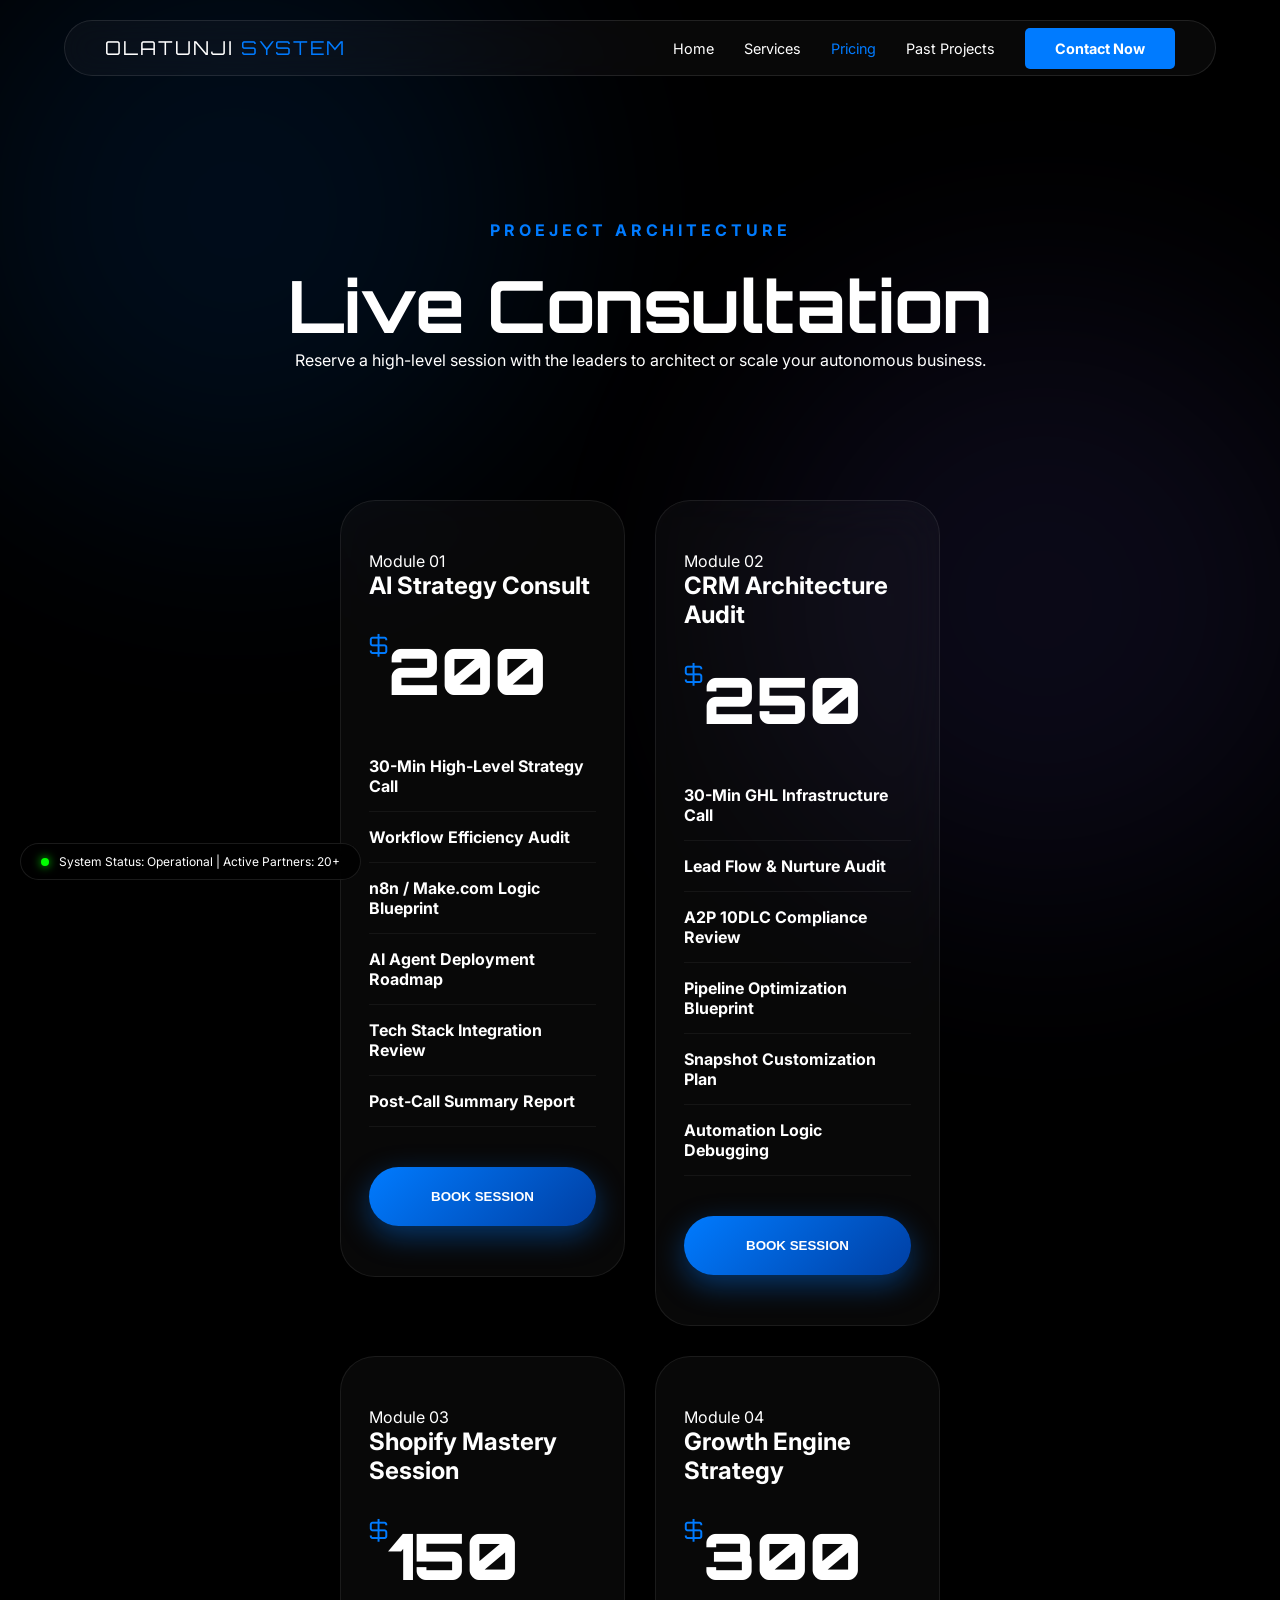
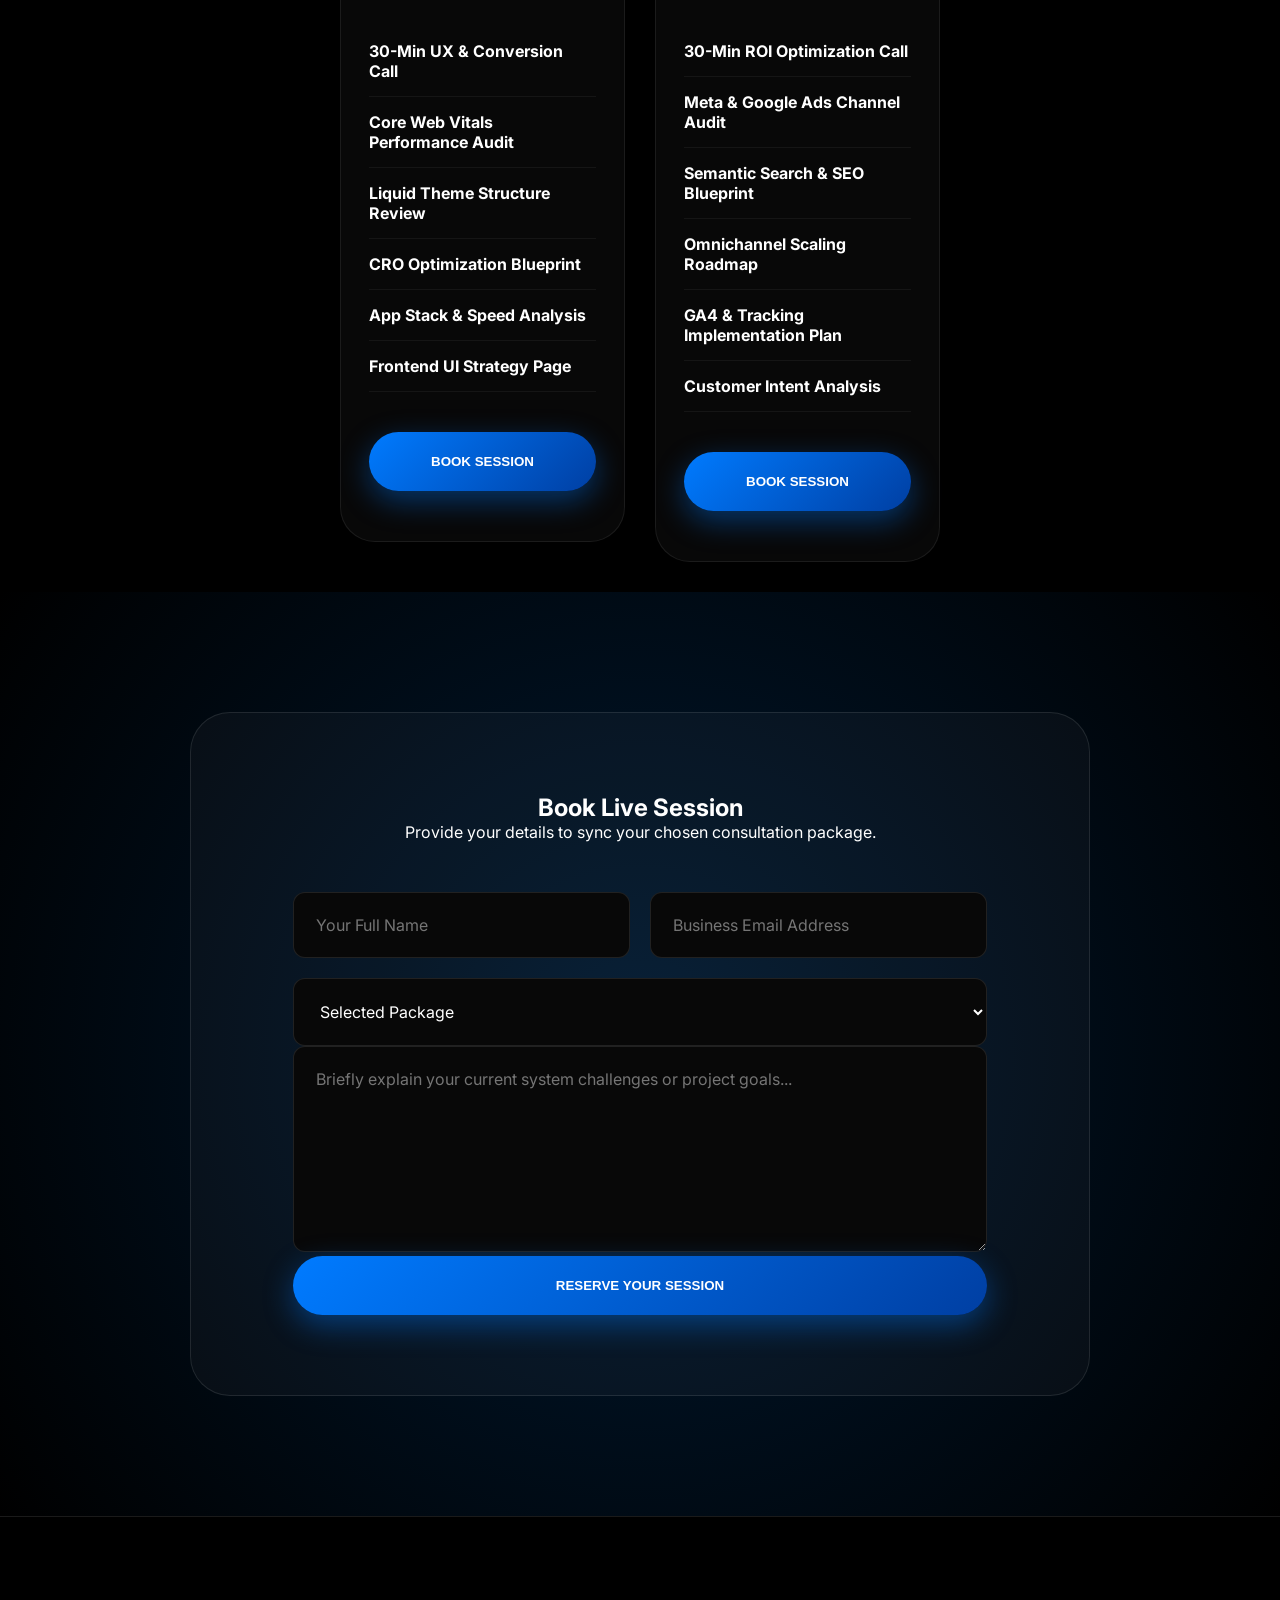
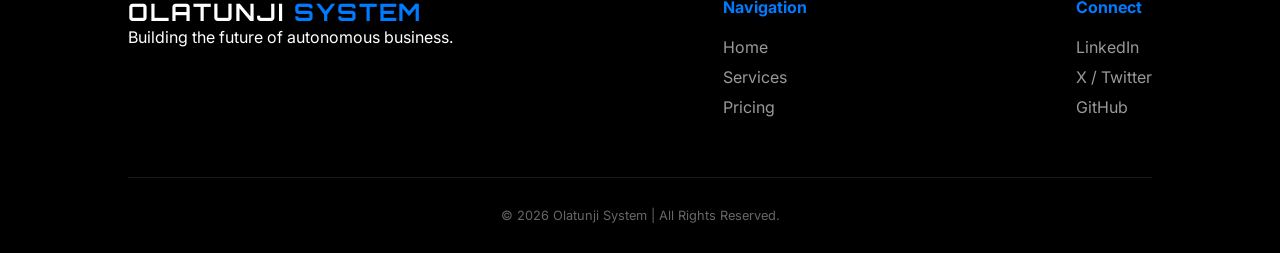
==== commit 984308d6: "Fix path for pricing.css stylesheet link" ====
--- a/pricing/index.html
+++ b/pricing/index.html
@@ -6,7 +6,7 @@
     <title>Consultation | Olatunji System Solutions</title>
     <link href="https://fonts.googleapis.com/css2?family=Inter:wght@300;400;700;900&family=Orbitron:wght@700&display=swap" rel="stylesheet">
     <link rel="stylesheet" href="/style.css"> 
-    <link rel="stylesheet" href="pricing.css">
+    <link rel="stylesheet" href="/pricing.css">
 </head>
 <body class="dark-theme">
     <div class="bg-glow glow-1"></div>
--- a/pricing.css
+++ b/pricing.css
@@ -0,0 +1,124 @@
+:root { --blue: #007BFF; --glass: rgba(255, 255, 255, 0.03); }
+
+/* 3D Visual Effects */
+.bg-glow { position: fixed; width: 600px; height: 600px; border-radius: 50%; filter: blur(120px); z-index: -1; opacity: 0.1; }
+.glow-1 { top: -10%; left: -5%; background: var(--blue); }
+.glow-2 { bottom: 0; right: -5%; background: #6c5ce7; }
+
+/* Isolated Hero Style */
+.pricing-hero { padding: 220px 0 100px; text-align: center; }
+.hero-tag { color: var(--blue); text-transform: uppercase; letter-spacing: 4px; font-weight: 700; display: block; margin-bottom: 20px; }
+.pricing-hero h1 { font-family: 'Orbitron'; font-size: 4.5rem; }
+
+/* Apple-Style Cardbox */
+.pricing-layout { display: grid; grid-template-columns: repeat(2, 1fr); gap: 40px; margin-bottom: 120px; }
+
+.pricing-card {
+    background: var(--glass);
+    border: 1px solid rgba(255,255,255,0.08);
+    border-radius: 40px;
+    backdrop-filter: blur(25px);
+    transition: all 0.6s cubic-bezier(0.16, 1, 0.3, 1);
+}
+
+.pricing-card:hover { transform: translateY(-10px) scale(1.02); border-color: var(--blue); }
+
+.card-inner-padding { padding: 60px 8%; }
+
+.price-box { margin: 30px 0; font-family: 'Orbitron'; }
+.currency { font-size: 1.5rem; color: var(--blue); vertical-align: top; }
+.amount { font-size: 4rem; font-weight: 900; color: #fff; }
+
+.feature-list { list-style: none; margin-bottom: 40px; }
+.feature-list li { padding: 15px 0; border-bottom: 1px solid rgba(255,255,255,0.05); color: #ccc; }
+.feature-list b { color: #fff; }
+
+/* Enrollment Form Section */
+.enrollment-section { padding: 120px 0; background: radial-gradient(circle at center, #001a33 0%, #000 100%); }
+.form-card { background: var(--glass); padding: 80px 8%; border-radius: 40px; max-width: 900px; margin: 0 auto; border: 1px solid rgba(255,255,255,0.1); }
+.form-header { text-align: center; margin-bottom: 50px; }
+
+.form-row { display: grid; grid-template-columns: 1fr 1fr; gap: 20px; margin-bottom: 20px; }
+input, select, textarea {
+    width: 100%; background: #080808; border: 1px solid rgba(255,255,255,0.1); 
+    padding: 22px; border-radius: 12px; color: #fff; font-family: 'Inter'; font-size: 1rem;
+}
+
+/* 3D Call To Action */
+.btn-primary-3d {
+    width: 100%; background: linear-gradient(135deg, var(--blue), #003fa3);
+    color: #fff; padding: 22px; border-radius: 50px; border: none; font-weight: 900; 
+    text-transform: uppercase; cursor: pointer; transition: 0.4s;
+    box-shadow: 0 10px 30px rgba(0, 123, 255, 0.4);
+}
+.btn-primary-3d:hover { box-shadow: 0 15px 40px rgba(0, 123, 255, 0.6); transform: scale(1.02); }
+
+/* Animation Classes */
+.reveal-on-scroll { opacity: 0; transform: translateY(40px); }
+.reveal-on-scroll.active { opacity: 1; transform: translateY(0); transition: 0.8s ease-out; }
+
+@media (max-width: 768px) {
+    .price-box {
+        margin: 20px 0;
+    }
+    .amount {
+        font-size: 3.5rem !important;
+    }
+}
+
+/* 1. Grid Section Padding & Size Control */
+.pricing-grid-section {
+    padding: 30px 10%; /* Adds 10% padding to both sides of the section */
+    display: flex;
+    justify-content: center; /* Centers the grid if it's smaller than the screen */
+}
+
+/* 2. Refined Pricing Layout */
+.pricing-layout {
+    display: grid;
+    grid-template-columns: repeat(2, 1fr);
+    gap: 30px;
+    max-width: 1000px; /* Limits the total width so cards stay small and professional */
+    margin: 0 auto; /* Centers the card box group */
+}
+
+/* 3. Cardbox Size & Fit */
+.pricing-card {
+    background: var(--glass);
+    border: 1px solid rgba(255, 255, 255, 0.08);
+    border-radius: 35px; /* Slightly tighter radius for a "small/good fit" look */
+    backdrop-filter: blur(25px);
+    transition: all 0.5s cubic-bezier(0.16, 1, 0.3, 1);
+    height: fit-content; /* Card only grows as long as the text inside */
+}
+
+/* 4. Internal Spacing for "Small but Good Fit" Feel */
+.card-inner-padding {
+    padding: 50px 10%; /* Deep internal padding makes the content look premium */
+}
+
+/* 5. Mobile Responsiveness for the new width */
+@media (max-width: 992px) {
+    .pricing-grid-section {
+        padding: 40px 5%; /* Reduces section padding for tablets */
+    }
+    
+    .pricing-layout {
+        grid-template-columns: 1fr; /* Stacks cards on mobile */
+        max-width: 450px; /* Keeps the card from being too wide on mobile */
+    }
+
+}
+
+/* Add this to your global CSS file */
+.reserve-success {
+    background: #1dbf73 !important; /* Fiverr Green / Success Green */
+    box-shadow: 0 0 20px rgba(29, 191, 115, 0.5) !important;
+    border-color: #1dbf73 !important;
+}
+
+.reserve-sending {
+    background: var(--blue) !important;
+    opacity: 0.7;
+    cursor: not-allowed;
+}
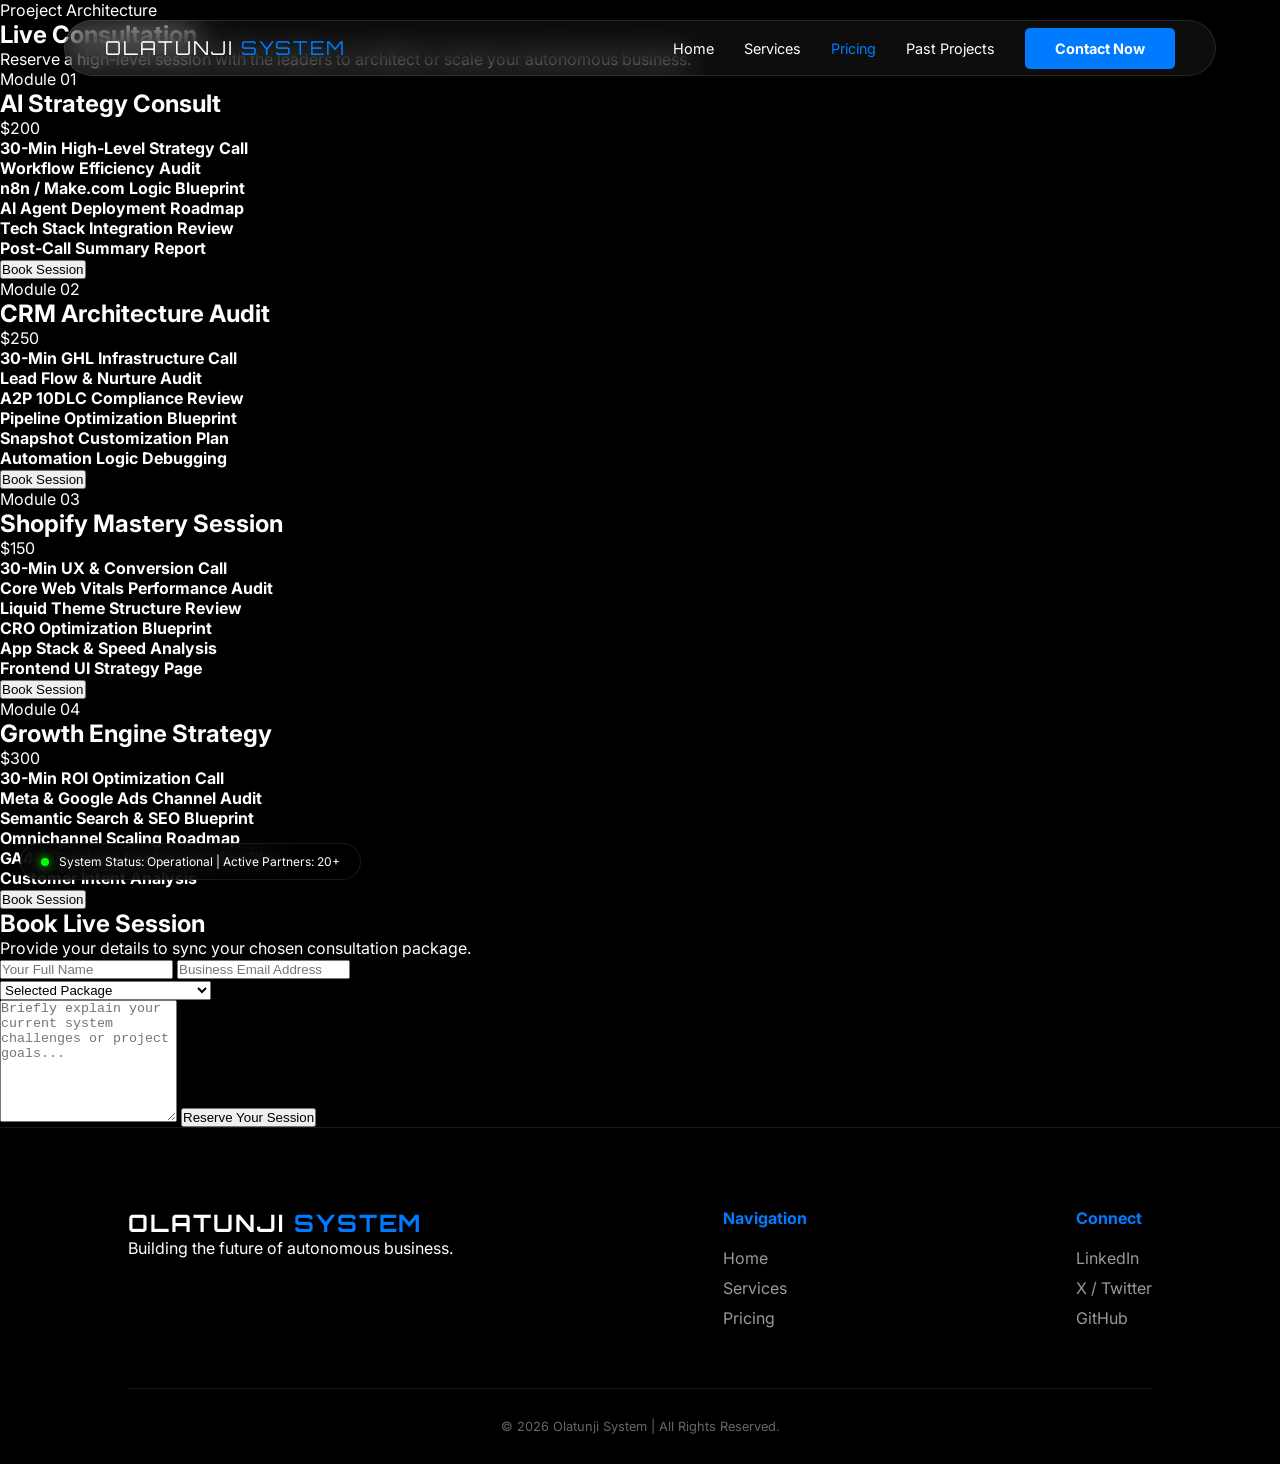
==== commit a4425f52: "Fix stylesheet link for pricing.css" ====
--- a/pricing/index.html
+++ b/pricing/index.html
@@ -6,7 +6,7 @@
     <title>Consultation | Olatunji System Solutions</title>
     <link href="https://fonts.googleapis.com/css2?family=Inter:wght@300;400;700;900&family=Orbitron:wght@700&display=swap" rel="stylesheet">
     <link rel="stylesheet" href="/style.css"> 
-    <link rel="stylesheet" href="/pricing.css">
+    <link rel="stylesheet" href="pricing.css">
 </head>
 <body class="dark-theme">
     <div class="bg-glow glow-1"></div>
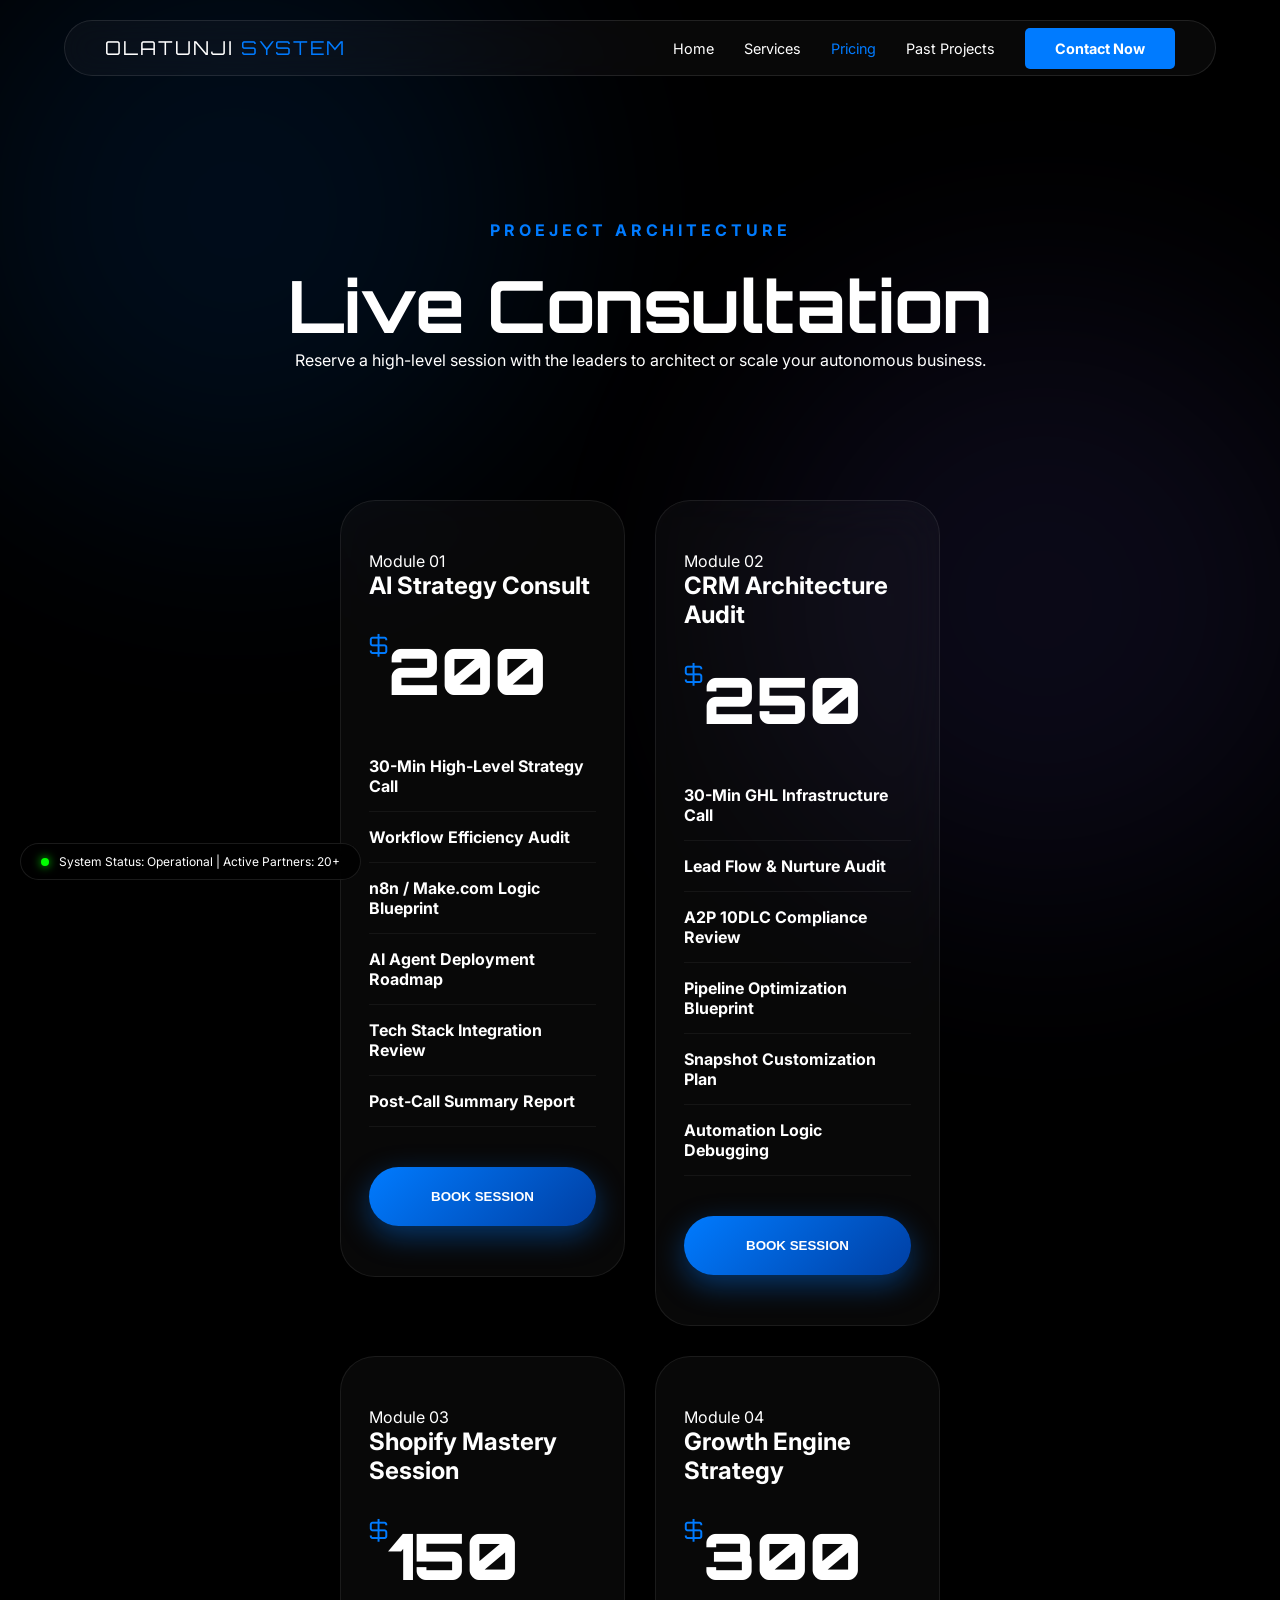
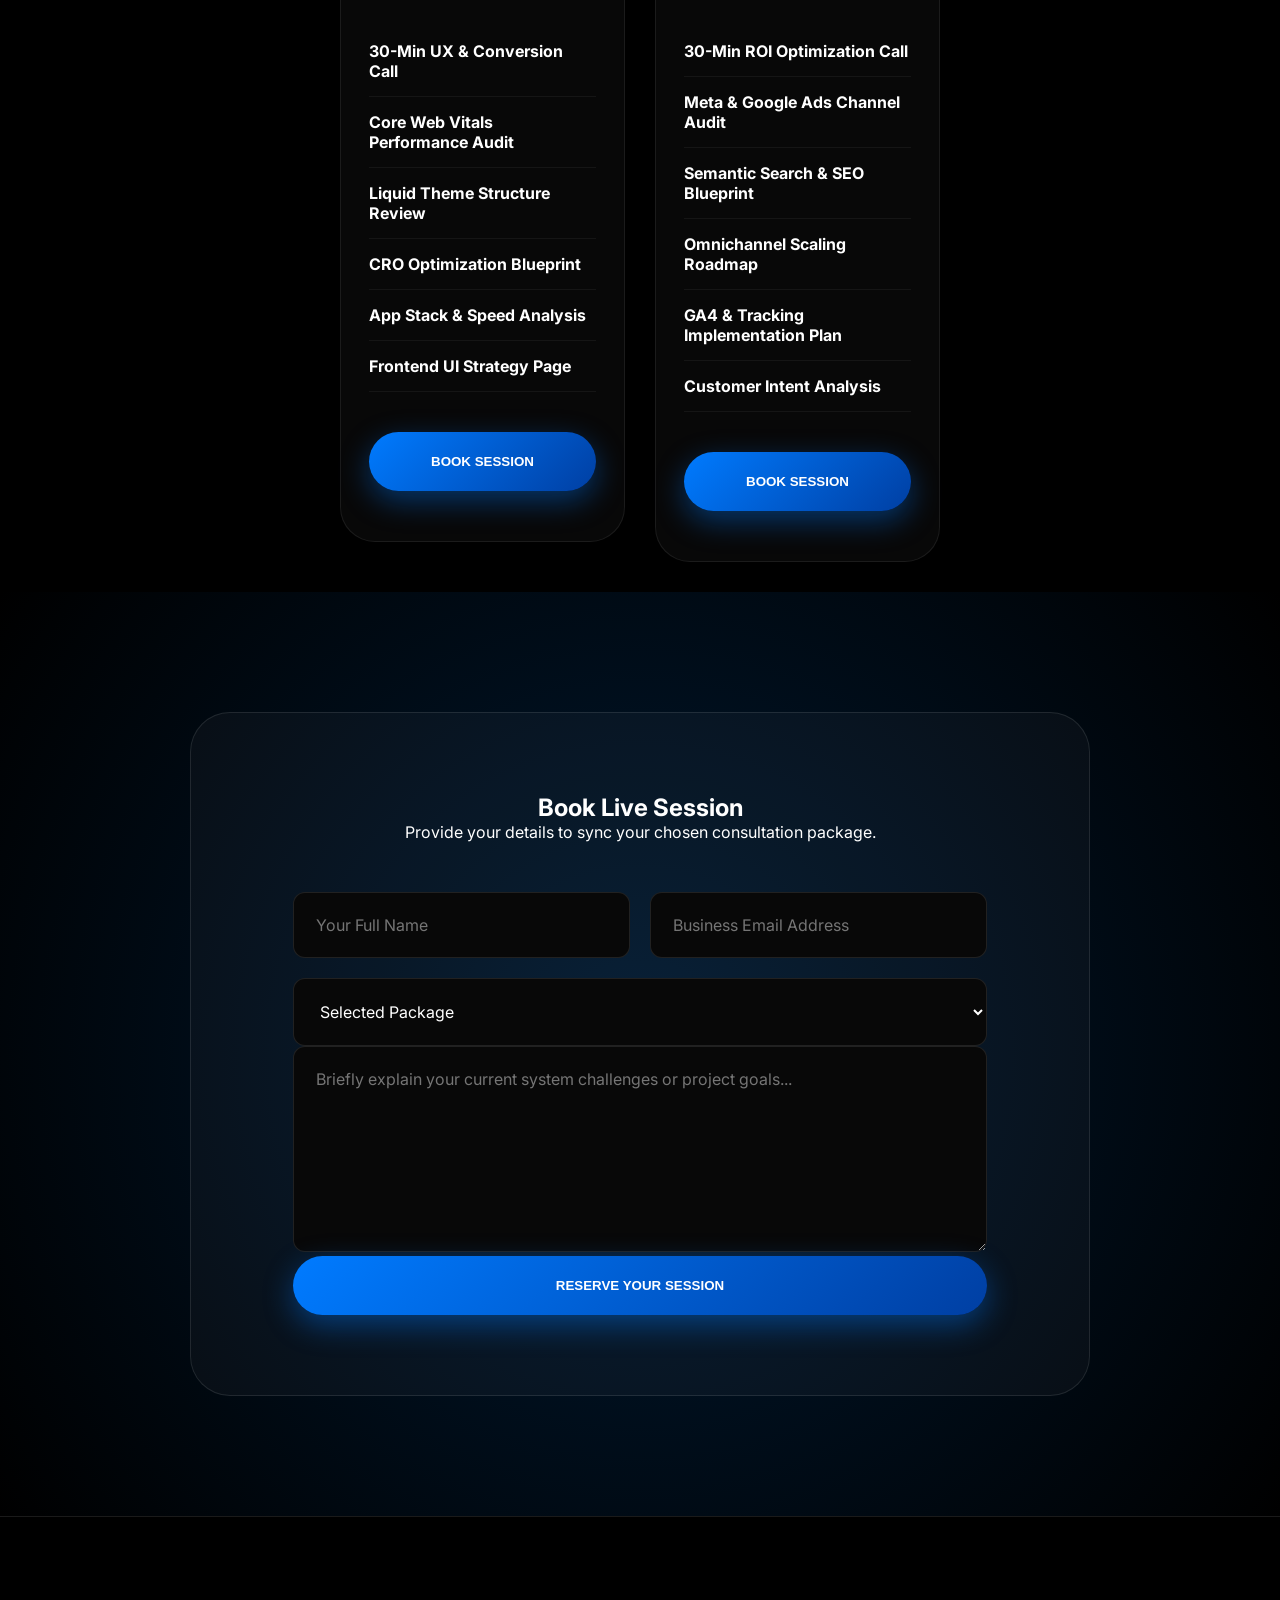
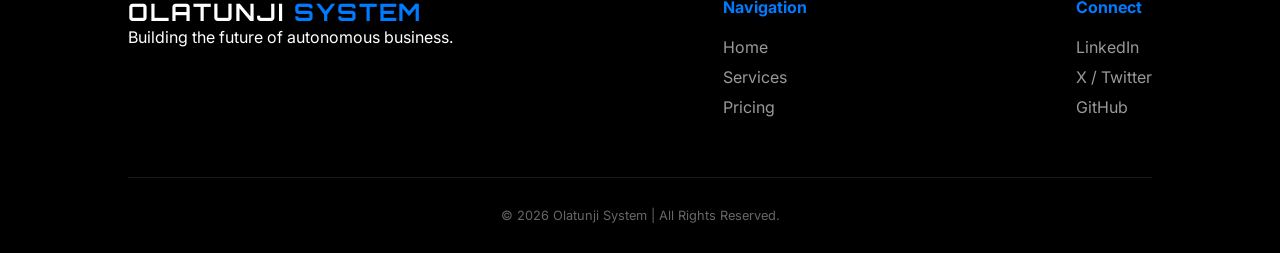
==== commit 30b03ce1: "Update links to use absolute paths in index.html" ====
--- a/pricing/index.html
+++ b/pricing/index.html
@@ -6,7 +6,7 @@
     <title>Consultation | Olatunji System Solutions</title>
     <link href="https://fonts.googleapis.com/css2?family=Inter:wght@300;400;700;900&family=Orbitron:wght@700&display=swap" rel="stylesheet">
     <link rel="stylesheet" href="/style.css"> 
-    <link rel="stylesheet" href="pricing.css">
+    <link rel="stylesheet" href="/pricing.css">
 </head>
 <body class="dark-theme">
     <div class="bg-glow glow-1"></div>
@@ -17,10 +17,10 @@
             <div class="logo">OLATUNJI <span>SYSTEM</span></div>
             <ul class="nav-links">
                 <li><a href="index.html">Home</a></li>
-                <li><a href="services.html">Services</a></li>
-                <li><a href="pricing.html" class="active">Pricing</a></li>
-                <li><a href="projects.html">Past Projects</a></li>
-                <li><a href="contact.html" class="btn-blue">Contact Now</a></li>
+                <li><a href="/services">Services</a></li>
+                <li><a href="/pricing" class="active">Pricing</a></li>
+                <li><a href="/project">Past Projects</a></li>
+                <li><a href="/contact" class="btn-blue">Contact Now</a></li>
             </ul>
         </nav>
     </header>
--- a/pricing.css
+++ b/pricing.css
@@ -0,0 +1,124 @@
+:root { --blue: #007BFF; --glass: rgba(255, 255, 255, 0.03); }
+
+/* 3D Visual Effects */
+.bg-glow { position: fixed; width: 600px; height: 600px; border-radius: 50%; filter: blur(120px); z-index: -1; opacity: 0.1; }
+.glow-1 { top: -10%; left: -5%; background: var(--blue); }
+.glow-2 { bottom: 0; right: -5%; background: #6c5ce7; }
+
+/* Isolated Hero Style */
+.pricing-hero { padding: 220px 0 100px; text-align: center; }
+.hero-tag { color: var(--blue); text-transform: uppercase; letter-spacing: 4px; font-weight: 700; display: block; margin-bottom: 20px; }
+.pricing-hero h1 { font-family: 'Orbitron'; font-size: 4.5rem; }
+
+/* Apple-Style Cardbox */
+.pricing-layout { display: grid; grid-template-columns: repeat(2, 1fr); gap: 40px; margin-bottom: 120px; }
+
+.pricing-card {
+    background: var(--glass);
+    border: 1px solid rgba(255,255,255,0.08);
+    border-radius: 40px;
+    backdrop-filter: blur(25px);
+    transition: all 0.6s cubic-bezier(0.16, 1, 0.3, 1);
+}
+
+.pricing-card:hover { transform: translateY(-10px) scale(1.02); border-color: var(--blue); }
+
+.card-inner-padding { padding: 60px 8%; }
+
+.price-box { margin: 30px 0; font-family: 'Orbitron'; }
+.currency { font-size: 1.5rem; color: var(--blue); vertical-align: top; }
+.amount { font-size: 4rem; font-weight: 900; color: #fff; }
+
+.feature-list { list-style: none; margin-bottom: 40px; }
+.feature-list li { padding: 15px 0; border-bottom: 1px solid rgba(255,255,255,0.05); color: #ccc; }
+.feature-list b { color: #fff; }
+
+/* Enrollment Form Section */
+.enrollment-section { padding: 120px 0; background: radial-gradient(circle at center, #001a33 0%, #000 100%); }
+.form-card { background: var(--glass); padding: 80px 8%; border-radius: 40px; max-width: 900px; margin: 0 auto; border: 1px solid rgba(255,255,255,0.1); }
+.form-header { text-align: center; margin-bottom: 50px; }
+
+.form-row { display: grid; grid-template-columns: 1fr 1fr; gap: 20px; margin-bottom: 20px; }
+input, select, textarea {
+    width: 100%; background: #080808; border: 1px solid rgba(255,255,255,0.1); 
+    padding: 22px; border-radius: 12px; color: #fff; font-family: 'Inter'; font-size: 1rem;
+}
+
+/* 3D Call To Action */
+.btn-primary-3d {
+    width: 100%; background: linear-gradient(135deg, var(--blue), #003fa3);
+    color: #fff; padding: 22px; border-radius: 50px; border: none; font-weight: 900; 
+    text-transform: uppercase; cursor: pointer; transition: 0.4s;
+    box-shadow: 0 10px 30px rgba(0, 123, 255, 0.4);
+}
+.btn-primary-3d:hover { box-shadow: 0 15px 40px rgba(0, 123, 255, 0.6); transform: scale(1.02); }
+
+/* Animation Classes */
+.reveal-on-scroll { opacity: 0; transform: translateY(40px); }
+.reveal-on-scroll.active { opacity: 1; transform: translateY(0); transition: 0.8s ease-out; }
+
+@media (max-width: 768px) {
+    .price-box {
+        margin: 20px 0;
+    }
+    .amount {
+        font-size: 3.5rem !important;
+    }
+}
+
+/* 1. Grid Section Padding & Size Control */
+.pricing-grid-section {
+    padding: 30px 10%; /* Adds 10% padding to both sides of the section */
+    display: flex;
+    justify-content: center; /* Centers the grid if it's smaller than the screen */
+}
+
+/* 2. Refined Pricing Layout */
+.pricing-layout {
+    display: grid;
+    grid-template-columns: repeat(2, 1fr);
+    gap: 30px;
+    max-width: 1000px; /* Limits the total width so cards stay small and professional */
+    margin: 0 auto; /* Centers the card box group */
+}
+
+/* 3. Cardbox Size & Fit */
+.pricing-card {
+    background: var(--glass);
+    border: 1px solid rgba(255, 255, 255, 0.08);
+    border-radius: 35px; /* Slightly tighter radius for a "small/good fit" look */
+    backdrop-filter: blur(25px);
+    transition: all 0.5s cubic-bezier(0.16, 1, 0.3, 1);
+    height: fit-content; /* Card only grows as long as the text inside */
+}
+
+/* 4. Internal Spacing for "Small but Good Fit" Feel */
+.card-inner-padding {
+    padding: 50px 10%; /* Deep internal padding makes the content look premium */
+}
+
+/* 5. Mobile Responsiveness for the new width */
+@media (max-width: 992px) {
+    .pricing-grid-section {
+        padding: 40px 5%; /* Reduces section padding for tablets */
+    }
+    
+    .pricing-layout {
+        grid-template-columns: 1fr; /* Stacks cards on mobile */
+        max-width: 450px; /* Keeps the card from being too wide on mobile */
+    }
+
+}
+
+/* Add this to your global CSS file */
+.reserve-success {
+    background: #1dbf73 !important; /* Fiverr Green / Success Green */
+    box-shadow: 0 0 20px rgba(29, 191, 115, 0.5) !important;
+    border-color: #1dbf73 !important;
+}
+
+.reserve-sending {
+    background: var(--blue) !important;
+    opacity: 0.7;
+    cursor: not-allowed;
+}
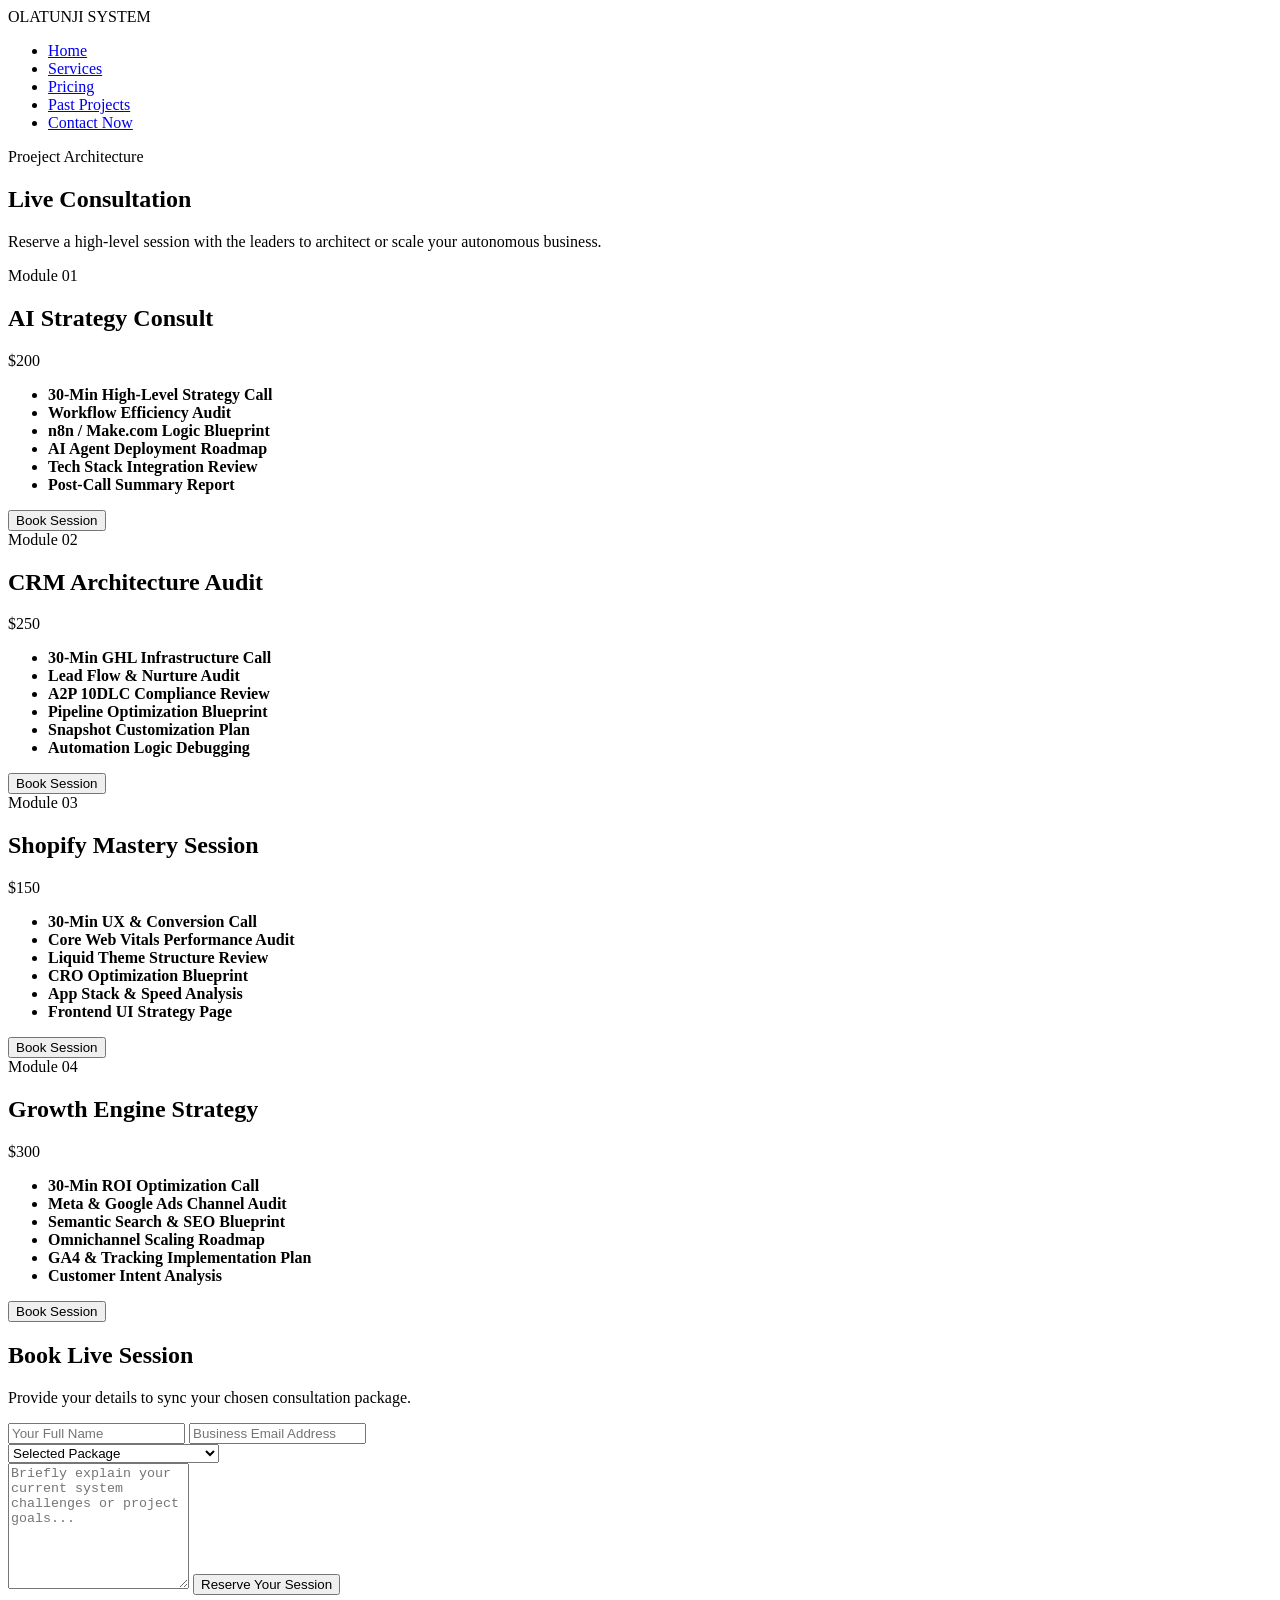
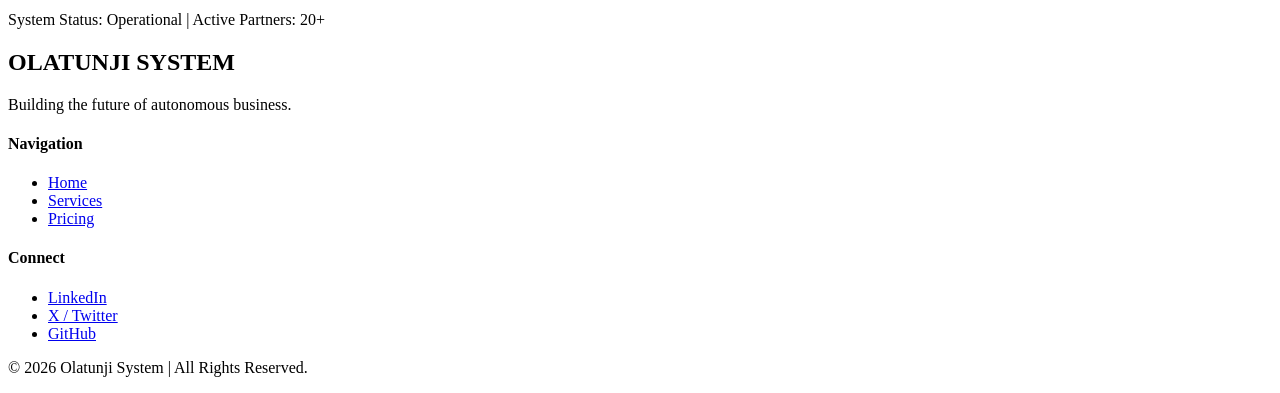
==== commit 42640966: "Fix links in pricing index.html for consistency" ====
--- a/pricing/index.html
+++ b/pricing/index.html
@@ -5,8 +5,8 @@
     <meta name="viewport" content="width=device-width, initial-scale=1.0">
     <title>Consultation | Olatunji System Solutions</title>
     <link href="https://fonts.googleapis.com/css2?family=Inter:wght@300;400;700;900&family=Orbitron:wght@700&display=swap" rel="stylesheet">
-    <link rel="stylesheet" href="/style.css"> 
-    <link rel="stylesheet" href="/pricing.css">
+    <link rel="stylesheet" href="style.css"> 
+    <link rel="stylesheet" href="pricing.css">
 </head>
 <body class="dark-theme">
     <div class="bg-glow glow-1"></div>
@@ -17,10 +17,10 @@
             <div class="logo">OLATUNJI <span>SYSTEM</span></div>
             <ul class="nav-links">
                 <li><a href="index.html">Home</a></li>
-                <li><a href="/services">Services</a></li>
-                <li><a href="/pricing" class="active">Pricing</a></li>
-                <li><a href="/project">Past Projects</a></li>
-                <li><a href="/contact" class="btn-blue">Contact Now</a></li>
+                <li><a href="services.html">Services</a></li>
+                <li><a href="pricing.html" class="active">Pricing</a></li>
+                <li><a href="project.html">Past Projects</a></li>
+                <li><a href="contact.html" class="btn-blue">Contact Now</a></li>
             </ul>
         </nav>
     </header>
@@ -179,6 +179,6 @@
     </div>
   </footer>
 
-    <script src="/pricing.js"></script>
+    <script src="pricing.js"></script>
 </body>
 </html>
